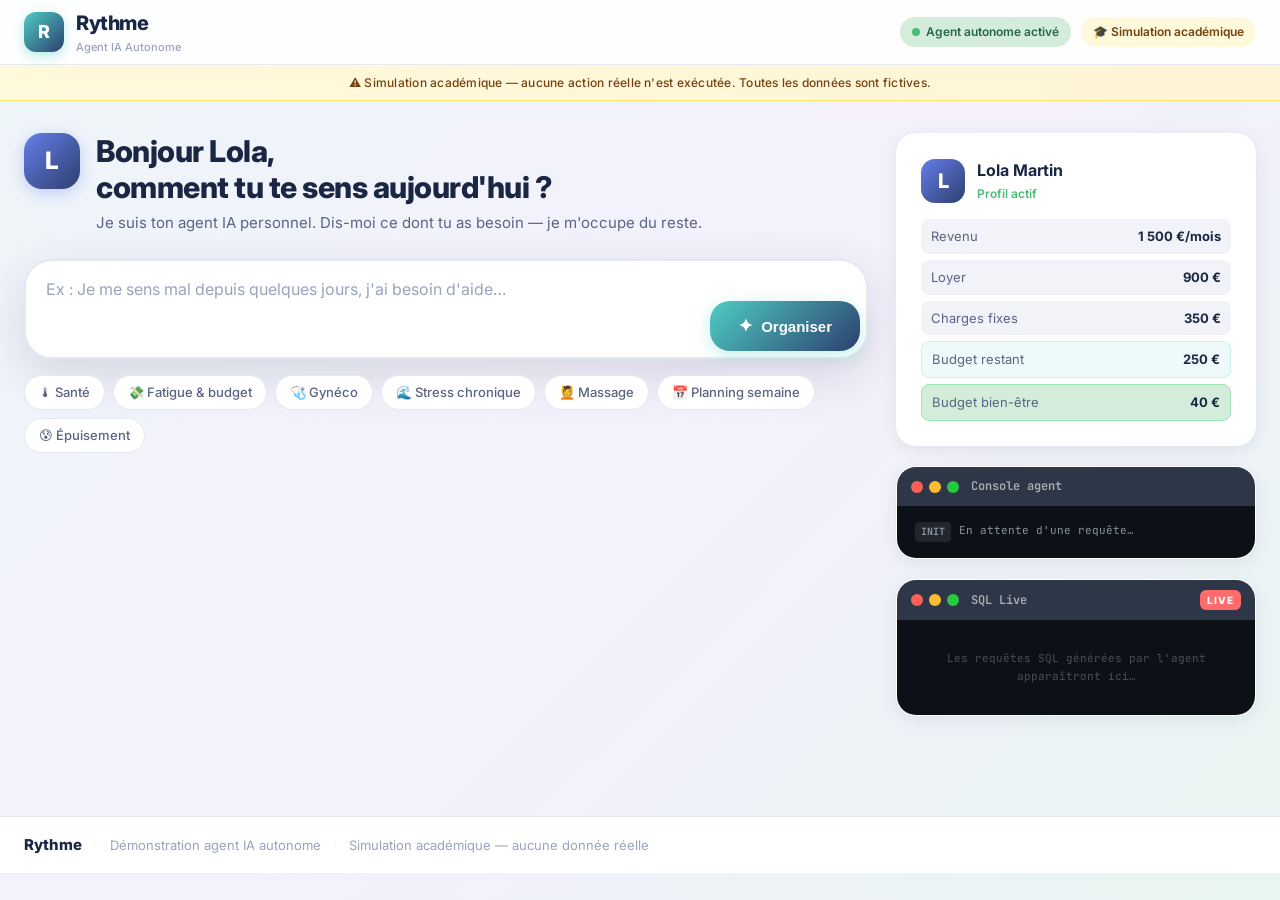
==== index.html @ fa1b0b92 "feat: add Rythme — full autonomous AI agent demo Complete multi-file application demonstrating vibe " ====
<!DOCTYPE html>
<html lang="fr">
<head>
  <meta charset="UTF-8" />
  <meta name="viewport" content="width=device-width, initial-scale=1.0" />
  <title>Rythme — Agent IA Autonome de Vie Quotidienne</title>
  <link rel="preconnect" href="https://fonts.googleapis.com" />
  <link href="https://fonts.googleapis.com/css2?family=Inter:wght@300;400;500;600;700;800&family=JetBrains+Mono:wght@400;600&display=swap" rel="stylesheet" />
  <link rel="stylesheet" href="style.css" />
</head>
<body>

<!-- ========================================================
     HEADER
======================================================== -->
<header class="header">
  <div class="header-inner">
    <div class="logo-block">
      <div class="logo-icon">R</div>
      <div class="logo-text">
        <span class="logo-name">Rythme</span>
        <span class="logo-tagline">Agent IA Autonome</span>
      </div>
    </div>
    <div class="header-badges">
      <span class="badge badge-active">
        <span class="pulse-dot"></span>
        Agent autonome activé
      </span>
      <span class="badge badge-sim">
        🎓 Simulation académique
      </span>
    </div>
  </div>
</header>

<!-- ========================================================
     DISCLAIMER
======================================================== -->
<div class="disclaimer">
  <span>⚠ Simulation académique — aucune action réelle n'est exécutée. Toutes les données sont fictives.</span>
</div>

<!-- ========================================================
     LAYOUT PRINCIPAL
======================================================== -->
<main class="main-layout">

  <!-- COLONNE CENTRALE -->
  <div class="col-center">

    <!-- HERO INPUT -->
    <section class="hero-section">
      <div class="hero-greeting">
        <div class="avatar">L</div>
        <div>
          <h1 class="hero-title">Bonjour Lola,<br>comment tu te sens aujourd'hui ?</h1>
          <p class="hero-sub">Je suis ton agent IA personnel. Dis-moi ce dont tu as besoin — je m'occupe du reste.</p>
        </div>
      </div>

      <div class="input-block">
        <textarea
          id="requete-input"
          class="requete-input"
          rows="3"
          placeholder="Ex : Je me sens mal depuis quelques jours, j'ai besoin d'aide…"></textarea>
        <button id="btn-organiser" class="btn-primary">
          <span class="btn-icon">✦</span>
          Organiser
        </button>
      </div>

      <!-- Chips de suggestion (ne montrent pas de requêtes prédéfinies, juste des thèmes) -->
      <div class="chips-row">
        <span class="chip" data-query="Je me sens mal depuis quelques jours">🌡 Santé</span>
        <span class="chip" data-query="Je suis fatiguée mais je n'ai pas beaucoup d'argent">💸 Fatigue & budget</span>
        <span class="chip" data-query="Prends-moi un rendez-vous gynéco">🩺 Gynéco</span>
        <span class="chip" data-query="Je suis stressée depuis longtemps">🌊 Stress chronique</span>
        <span class="chip" data-query="J'ai besoin d'un massage">💆 Massage</span>
        <span class="chip" data-query="Organise ma semaine sans me surcharger">📅 Planning semaine</span>
        <span class="chip" data-query="J'ai trop de choses à faire et je suis épuisée">😰 Épuisement</span>
      </div>
    </section>

    <!-- LOADING OVERLAY -->
    <div id="loading-overlay" class="loading-overlay">
      <div class="loading-card">
        <div class="loading-spinner"></div>
        <p class="loading-title">Agent Rythme en action…</p>
        <p class="loading-sub">Analyse · Scoring · Décision · Exécution SQL</p>
      </div>
    </div>

    <!-- ====================================================
         SECTION RÉSULTAT — CARTE DÉCISION
    ==================================================== -->
    <section id="section-result" class="result-section hidden">

      <!-- Carte principale décision -->
      <div class="card card-decision reveal-card">
        <div class="card-header-row">
          <div class="card-label">Décision finale de l'agent</div>
          <div class="decision-score-badge">
            Score <span id="decision-score" class="score-num">—</span>
          </div>
        </div>
        <div id="decision-intention" class="intention-tag">—</div>
        <h2 id="decision-titre" class="decision-titre">—</h2>

        <div class="decision-meta-grid">
          <div class="meta-item">
            <span class="meta-label">📅 Date</span>
            <span id="decision-date" class="meta-val">—</span>
          </div>
          <div class="meta-item">
            <span class="meta-label">🕐 Heure</span>
            <span id="decision-heure" class="meta-val">—</span>
          </div>
          <div class="meta-item">
            <span class="meta-label">📍 Lieu</span>
            <span id="decision-lieu" class="meta-val">—</span>
          </div>
          <div class="meta-item">
            <span class="meta-label">💶 Coût</span>
            <span id="decision-cout" class="meta-val">—</span>
          </div>
          <div class="meta-item">
            <span class="meta-label">💰 Budget restant</span>
            <span id="decision-budget-apres" class="meta-val">—</span>
          </div>
          <div class="meta-item">
            <span class="meta-label">État budget</span>
            <span id="decision-budget-tag" class="budget-tag">—</span>
          </div>
        </div>

        <div class="export-row">
          <button id="btn-export-ics" class="btn-export">📥 Exporter en .ics</button>
          <button id="btn-export-csv" class="btn-export">📊 Exporter CSV décisions</button>
        </div>
      </div>

      <!-- Pourquoi cette décision -->
      <div class="card card-why reveal-card">
        <div class="card-header-row">
          <h3 class="card-title">Pourquoi cette décision ?</h3>
        </div>
        <p id="pourquoi-text" class="pourquoi-text">—</p>

        <!-- Signaux extraits -->
        <div class="signaux-block">
          <div class="signaux-title">Signaux détectés</div>
          <div id="signaux-list" class="signaux-list"></div>
        </div>

        <!-- Barres de contexte -->
        <div class="contexte-bars">
          <div class="bar-row">
            <span class="bar-label">Fatigue</span>
            <div class="bar-track"><div id="contexte-fatigue" class="bar-fill bar-fatigue"></div></div>
            <span id="val-fatigue" class="bar-val">—</span>
          </div>
          <div class="bar-row">
            <span class="bar-label">Stress</span>
            <div class="bar-track"><div id="contexte-stress" class="bar-fill bar-stress"></div></div>
            <span id="val-stress" class="bar-val">—</span>
          </div>
          <div class="bar-row">
            <span class="bar-label">Budget</span>
            <div class="bar-track"><div id="contexte-budget" class="bar-fill bar-budget"></div></div>
            <span id="val-budget" class="bar-val">—</span>
          </div>
          <div class="bar-row">
            <span class="bar-label">Agenda</span>
            <div class="bar-track"><div id="contexte-agenda" class="bar-fill bar-agenda"></div></div>
            <span id="val-agenda" class="bar-val">—</span>
          </div>
        </div>

        <!-- Sources consultées -->
        <div class="sources-block">
          <div class="sources-title">Sources consultées par l'agent</div>
          <ul id="sources-list" class="sources-list"></ul>
        </div>
      </div>

    </section>

    <!-- ====================================================
         SECTION OPTIONS COMPARÉES
    ==================================================== -->
    <section id="section-options" class="options-section hidden">
      <div class="card card-options reveal-card">
        <div class="card-header-row">
          <h3 class="card-title">Options comparées</h3>
          <span class="formula-toggle" onclick="document.getElementById('formula-box').classList.toggle('hidden')">⚙ Formule de scoring</span>
        </div>

        <div id="formula-box" class="formula-box hidden">
          <div class="formula-title">Formule de score final</div>
          <pre class="formula-code">score_final =
  urgence_santé   × 3
+ pertinence      × 3
+ impact_bien_être × 2
+ compat_agenda   × 2
+ compat_budget   × 2
- coût_normalisé  × 2
- charge_mentale  × 1
- fatigue_demandée × 1</pre>
        </div>

        <div class="table-wrap">
          <table class="options-table">
            <thead>
              <tr>
                <th>#</th>
                <th>Option</th>
                <th>Coût</th>
                <th>Score</th>
                <th>Budget OK</th>
              </tr>
            </thead>
            <tbody id="options-tbody"></tbody>
          </table>
        </div>
      </div>
    </section>

    <!-- ====================================================
         SECTION PLAN D'ACTION
    ==================================================== -->
    <section id="section-plan" class="plan-section hidden">
      <div class="card card-plan reveal-card">
        <h3 class="card-title">Plan d'action — Actions exécutées</h3>
        <div id="plan-rdv"></div>
        <div id="plan-repos"></div>
        <div id="plan-tache"></div>
        <div id="plan-gratuit"></div>
        <div id="plan-budget"></div>
      </div>
    </section>

    <!-- ====================================================
         SECTION SEMAINE
    ==================================================== -->
    <section id="section-semaine" class="semaine-section hidden">
      <div class="card card-semaine reveal-card">
        <h3 class="card-title">Simulation de semaine équilibrée</h3>
        <p class="semaine-intro">Rythme a planifié une semaine qui préserve ton énergie, ton budget et ta santé.</p>
        <div id="semaine-grid" class="semaine-grid"></div>
      </div>
    </section>

  </div><!-- /col-center -->

  <!-- ====================================================
       PANNEAU LATÉRAL DROIT
  ==================================================== -->
  <aside class="col-aside">

    <!-- Profil utilisateur -->
    <div class="card card-profil">
      <div class="profil-header">
        <div class="profil-avatar">L</div>
        <div>
          <div class="profil-nom">Lola Martin</div>
          <div class="profil-statut">Profil actif</div>
        </div>
      </div>
      <div class="profil-stats">
        <div class="stat-item"><span class="stat-label">Revenu</span><span class="stat-val">1 500 €/mois</span></div>
        <div class="stat-item"><span class="stat-label">Loyer</span><span class="stat-val">900 €</span></div>
        <div class="stat-item"><span class="stat-label">Charges fixes</span><span class="stat-val">350 €</span></div>
        <div class="stat-item highlight"><span class="stat-label">Budget restant</span><span class="stat-val">250 €</span></div>
        <div class="stat-item highlight-green"><span class="stat-label">Budget bien-être</span><span class="stat-val">40 €</span></div>
      </div>
    </div>

    <!-- Console agent -->
    <div class="card card-console">
      <div class="console-header">
        <span class="console-dot dot-red"></span>
        <span class="console-dot dot-yellow"></span>
        <span class="console-dot dot-green"></span>
        <span class="console-title">Console agent</span>
      </div>
      <div id="console-log" class="console-log">
        <div class="log-entry log-init">
          <span class="log-badge">INIT</span>
          <span class="log-text">En attente d'une requête…</span>
        </div>
      </div>
    </div>

    <!-- Panneau SQL Live -->
    <div class="card card-sql">
      <div class="console-header">
        <span class="console-dot dot-red"></span>
        <span class="console-dot dot-yellow"></span>
        <span class="console-dot dot-green"></span>
        <span class="console-title">SQL Live</span>
        <span class="sql-live-badge">LIVE</span>
      </div>
      <div id="sql-panel" class="sql-panel">
        <div class="sql-placeholder">Les requêtes SQL générées par l'agent apparaîtront ici…</div>
      </div>
    </div>

  </aside>

</main>

<!-- ========================================================
     FOOTER
======================================================== -->
<footer class="footer">
  <div class="footer-inner">
    <span class="footer-logo">Rythme</span>
    <span class="footer-sep">·</span>
    <span>Démonstration agent IA autonome</span>
    <span class="footer-sep">·</span>
    <span>Simulation académique — aucune donnée réelle</span>
  </div>
</footer>

<script src="data.js"></script>
<script src="sql.js"></script>
<script src="agent.js"></script>
<script src="ui.js"></script>
<script>
  document.addEventListener("DOMContentLoaded", () => UI.init());
</script>
</body>
</html>
---- style.css ----
/* ============================================================
   style.css — Rythme Agent IA · Design premium
   ============================================================ */

/* ----- Variables & Reset ----- */
:root {
  --mint:      #4ecdc4;
  --mint-light:#a8f0eb;
  --mint-dark: #2bb3a8;
  --navy:      #1a2744;
  --navy-mid:  #2d3f6e;
  --white:     #ffffff;
  --off-white: #f8f9fc;
  --coral:     #ff6b6b;
  --coral-soft:#ffd6d6;
  --yellow:    #ffe66d;
  --yellow-soft:#fff9db;
  --gray-100:  #f1f3f8;
  --gray-200:  #e4e8f1;
  --gray-400:  #9aa3bc;
  --gray-600:  #5a6482;
  --gray-800:  #2d3748;
  --green:     #48bb78;
  --green-soft:#d4edda;
  --red:       #e53e3e;
  --red-soft:  #fed7d7;

  --radius-sm:  8px;
  --radius-md:  14px;
  --radius-lg:  20px;
  --radius-xl:  28px;

  --shadow-sm:  0 2px 8px rgba(26,39,68,.07);
  --shadow-md:  0 6px 24px rgba(26,39,68,.10);
  --shadow-lg:  0 16px 48px rgba(26,39,68,.14);
  --shadow-card:0 4px 16px rgba(26,39,68,.08);

  --font:       'Inter', system-ui, sans-serif;
  --mono:       'JetBrains Mono', monospace;

  --transition: .25s ease;
}

*, *::before, *::after { box-sizing: border-box; margin: 0; padding: 0; }

html { scroll-behavior: smooth; }

body {
  font-family: var(--font);
  background: linear-gradient(135deg, #eef6f9 0%, #f4f0fc 50%, #e8f5f2 100%);
  min-height: 100vh;
  color: var(--gray-800);
  line-height: 1.6;
}

/* ----- HEADER ----- */
.header {
  background: rgba(255,255,255,.88);
  backdrop-filter: blur(16px);
  border-bottom: 1px solid var(--gray-200);
  position: sticky;
  top: 0;
  z-index: 100;
  padding: 0 24px;
}
.header-inner {
  max-width: 1280px;
  margin: 0 auto;
  display: flex;
  align-items: center;
  justify-content: space-between;
  height: 64px;
}
.logo-block { display: flex; align-items: center; gap: 12px; }
.logo-icon {
  width: 40px; height: 40px;
  background: linear-gradient(135deg, var(--mint), var(--navy-mid));
  color: white; border-radius: 12px;
  display: flex; align-items: center; justify-content: center;
  font-weight: 800; font-size: 18px;
  box-shadow: 0 4px 12px rgba(78,205,196,.4);
}
.logo-name { font-size: 20px; font-weight: 800; color: var(--navy); letter-spacing: -.5px; }
.logo-tagline { font-size: 11px; color: var(--gray-400); display: block; font-weight: 500; }

.header-badges { display: flex; gap: 10px; align-items: center; }
.badge {
  padding: 5px 12px; border-radius: 20px;
  font-size: 12px; font-weight: 600;
}
.badge-active {
  background: var(--green-soft); color: #276749;
  display: flex; align-items: center; gap: 6px;
}
.badge-sim {
  background: var(--yellow-soft); color: #744210;
}
.pulse-dot {
  width: 8px; height: 8px; border-radius: 50%; background: var(--green);
  animation: pulse 1.5s infinite;
}
@keyframes pulse {
  0%,100% { transform: scale(1); opacity: 1; }
  50% { transform: scale(1.4); opacity: .6; }
}

/* ----- DISCLAIMER ----- */
.disclaimer {
  background: linear-gradient(90deg, var(--yellow-soft), #fff5d6);
  border-bottom: 1px solid var(--yellow);
  padding: 8px 24px;
  text-align: center;
  font-size: 12px;
  color: #744210;
  font-weight: 500;
  letter-spacing: .02em;
}

/* ----- LAYOUT ----- */
.main-layout {
  max-width: 1280px;
  margin: 0 auto;
  padding: 32px 24px 80px;
  display: grid;
  grid-template-columns: 1fr 360px;
  gap: 28px;
  align-items: start;
}
@media (max-width: 900px) {
  .main-layout { grid-template-columns: 1fr; }
  .col-aside { order: -1; }
}

/* ----- CARDS ----- */
.card {
  background: var(--white);
  border-radius: var(--radius-lg);
  padding: 24px;
  box-shadow: var(--shadow-card);
  border: 1px solid rgba(255,255,255,.8);
  margin-bottom: 20px;
}

.card-header-row {
  display: flex; align-items: center; justify-content: space-between;
  margin-bottom: 16px;
}
.card-title { font-size: 17px; font-weight: 700; color: var(--navy); }
.card-label {
  font-size: 11px; font-weight: 700; letter-spacing: .1em;
  text-transform: uppercase; color: var(--mint-dark);
}

/* ----- HERO ----- */
.hero-section { margin-bottom: 8px; }
.hero-greeting {
  display: flex; align-items: flex-start; gap: 16px;
  margin-bottom: 24px;
}
.avatar {
  width: 56px; height: 56px; min-width: 56px;
  background: linear-gradient(135deg, #667eea, var(--navy-mid));
  color: white; border-radius: 18px;
  display: flex; align-items: center; justify-content: center;
  font-size: 24px; font-weight: 800;
  box-shadow: 0 4px 16px rgba(102,126,234,.35);
}
.hero-title {
  font-size: clamp(22px, 3vw, 30px);
  font-weight: 800; color: var(--navy);
  line-height: 1.2; letter-spacing: -.5px;
  margin-bottom: 6px;
}
.hero-sub { color: var(--gray-600); font-size: 15px; }

.input-block {
  background: var(--white);
  border-radius: var(--radius-xl);
  padding: 6px 6px 6px 20px;
  box-shadow: var(--shadow-lg);
  border: 2px solid var(--gray-200);
  display: flex; align-items: flex-end; gap: 12px;
  transition: border-color var(--transition), box-shadow var(--transition);
}
.input-block:focus-within {
  border-color: var(--mint);
  box-shadow: 0 0 0 4px rgba(78,205,196,.18), var(--shadow-lg);
}
.requete-input {
  flex: 1; border: none; outline: none; resize: none;
  font-family: var(--font); font-size: 16px; color: var(--gray-800);
  background: transparent; padding: 12px 0;
  min-height: 52px;
}
.requete-input::placeholder { color: var(--gray-400); }

.btn-primary {
  background: linear-gradient(135deg, var(--mint), var(--navy-mid));
  color: white; border: none; border-radius: var(--radius-lg);
  padding: 14px 28px; font-size: 15px; font-weight: 700;
  cursor: pointer; white-space: nowrap;
  display: flex; align-items: center; gap: 8px;
  box-shadow: 0 4px 16px rgba(78,205,196,.35);
  transition: transform var(--transition), box-shadow var(--transition), opacity var(--transition);
}
.btn-primary:hover { transform: translateY(-1px); box-shadow: 0 8px 24px rgba(78,205,196,.45); }
.btn-primary:active { transform: translateY(0); }
.btn-primary:disabled { opacity: .5; cursor: not-allowed; transform: none; }
.btn-icon { font-size: 18px; }

/* Chips */
.chips-row { display: flex; flex-wrap: wrap; gap: 8px; margin-top: 16px; }
.chip {
  background: var(--white); border: 1.5px solid var(--gray-200);
  border-radius: 20px; padding: 6px 14px;
  font-size: 13px; font-weight: 500; color: var(--gray-600);
  cursor: pointer; transition: all var(--transition);
  user-select: none;
}
.chip:hover {
  background: var(--mint-light); border-color: var(--mint);
  color: var(--navy); transform: translateY(-1px);
}

/* ----- LOADING ----- */
.loading-overlay {
  display: none; justify-content: center;
  padding: 32px 0;
}
.loading-overlay.active { display: flex; }
.loading-card {
  background: var(--white); border-radius: var(--radius-lg);
  padding: 32px 40px; text-align: center;
  box-shadow: var(--shadow-lg);
  border: 1px solid var(--gray-200);
}
.loading-spinner {
  width: 48px; height: 48px; margin: 0 auto 16px;
  border: 4px solid var(--gray-200);
  border-top-color: var(--mint);
  border-radius: 50%;
  animation: spin 1s linear infinite;
}
@keyframes spin { to { transform: rotate(360deg); } }
.loading-title { font-size: 18px; font-weight: 700; color: var(--navy); margin-bottom: 6px; }
.loading-sub { font-size: 13px; color: var(--gray-400); }

/* ----- CARTE DÉCISION ----- */
.card-decision {
  background: linear-gradient(135deg, var(--navy) 0%, var(--navy-mid) 100%);
  color: white; border: none;
}
.card-decision .card-label { color: var(--mint-light); }
.decision-score-badge {
  background: rgba(255,255,255,.12);
  border: 1px solid rgba(255,255,255,.2);
  border-radius: 20px; padding: 4px 14px;
  font-size: 13px; font-weight: 600; color: white;
}
.score-num { font-size: 18px; font-weight: 800; color: var(--mint-light); margin-left: 4px; }
.intention-tag {
  display: inline-block;
  background: rgba(78,205,196,.2);
  border: 1px solid rgba(78,205,196,.4);
  border-radius: 20px; padding: 4px 12px;
  font-size: 13px; color: var(--mint-light);
  margin-bottom: 12px;
}
.decision-titre {
  font-size: clamp(20px, 2.5vw, 26px);
  font-weight: 800; color: white; letter-spacing: -.3px;
  margin-bottom: 20px; line-height: 1.2;
}
.decision-meta-grid {
  display: grid; grid-template-columns: repeat(auto-fit, minmax(160px, 1fr));
  gap: 14px; margin-bottom: 20px;
}
.meta-item {
  background: rgba(255,255,255,.08);
  border: 1px solid rgba(255,255,255,.1);
  border-radius: var(--radius-md); padding: 12px 14px;
}
.meta-label {
  display: block; font-size: 11px; font-weight: 600;
  letter-spacing: .05em; color: rgba(255,255,255,.55); margin-bottom: 4px;
}
.meta-val { font-size: 14px; font-weight: 600; color: white; }

.budget-tag {
  display: inline-block; border-radius: 12px; padding: 3px 10px;
  font-size: 12px; font-weight: 700;
}
.budget-tag.ok   { background: var(--green-soft); color: #276749; }
.budget-tag.warn { background: var(--coral-soft); color: #c53030; }

.export-row { display: flex; gap: 10px; flex-wrap: wrap; }
.btn-export {
  background: rgba(255,255,255,.12);
  border: 1px solid rgba(255,255,255,.25);
  color: white; border-radius: var(--radius-md);
  padding: 9px 18px; font-size: 13px; font-weight: 600;
  cursor: pointer; transition: all var(--transition);
  font-family: var(--font);
}
.btn-export:hover {
  background: rgba(255,255,255,.2);
  border-color: rgba(255,255,255,.4);
  transform: translateY(-1px);
}

/* ----- POURQUOI ----- */
.pourquoi-text {
  font-size: 15px; line-height: 1.7; color: var(--gray-600);
  margin-bottom: 20px;
}

/* Signaux */
.signaux-block { margin-bottom: 20px; }
.signaux-title { font-size: 12px; font-weight: 700; text-transform: uppercase;
  letter-spacing: .08em; color: var(--gray-400); margin-bottom: 10px; }
.signaux-list { display: flex; flex-wrap: wrap; gap: 8px; }
.signal-chip {
  padding: 4px 12px; border-radius: 20px;
  font-size: 13px; font-weight: 500;
  background: var(--gray-100); color: var(--gray-800);
}
.signal-chip.signal-fatigue { background: var(--yellow-soft); color: #7d5a00; }
.signal-chip.signal-stress  { background: var(--coral-soft); color: #c53030; }
.signal-chip.signal-symptomes { background: var(--red-soft); color: var(--red); }
.signal-chip.signal-budget_serre { background: var(--yellow-soft); color: #744210; }
.signal-chip.signal-massage { background: #e8f5f2; color: var(--mint-dark); }
.signal-chip.signal-psy { background: #ede9fe; color: #5b21b6; }
.signal-chip.signal-gyneco { background: #fce7f3; color: #9d174d; }
.signal-chip.signal-urgence { background: var(--red-soft); color: var(--red); }

/* Barres contexte */
.contexte-bars { display: grid; gap: 10px; margin-bottom: 20px; }
.bar-row { display: grid; grid-template-columns: 80px 1fr 50px; align-items: center; gap: 10px; }
.bar-label { font-size: 12px; font-weight: 600; color: var(--gray-600); }
.bar-track { height: 8px; background: var(--gray-100); border-radius: 4px; overflow: hidden; }
.bar-fill { height: 100%; border-radius: 4px; width: 0; transition: width 1s cubic-bezier(.4,0,.2,1); }
.bar-fatigue { background: linear-gradient(90deg, #ffd166, #ef476f); }
.bar-stress  { background: linear-gradient(90deg, #f4a261, var(--coral)); }
.bar-budget  { background: linear-gradient(90deg, var(--mint), var(--navy-mid)); }
.bar-agenda  { background: linear-gradient(90deg, #667eea, var(--navy-mid)); }
.bar-val { font-size: 12px; font-weight: 700; color: var(--gray-600); text-align: right; }

/* Sources */
.sources-block { }
.sources-title { font-size: 12px; font-weight: 700; text-transform: uppercase;
  letter-spacing: .08em; color: var(--gray-400); margin-bottom: 10px; }
.sources-list { list-style: none; display: grid; gap: 8px; }
.source-item {
  display: flex; align-items: center; gap: 10px;
  background: var(--gray-100); border-radius: var(--radius-sm);
  padding: 8px 12px; font-size: 13px;
}
.source-icone { font-size: 18px; min-width: 24px; }

/* ----- OPTIONS TABLE ----- */
.formula-toggle {
  font-size: 12px; font-weight: 600; color: var(--mint-dark);
  cursor: pointer; padding: 4px 10px;
  border: 1px solid var(--mint-light); border-radius: 12px;
  transition: all var(--transition);
}
.formula-toggle:hover { background: var(--mint-light); }
.formula-box {
  background: var(--navy); border-radius: var(--radius-md);
  padding: 16px 20px; margin-bottom: 16px;
}
.formula-title { font-size: 11px; font-weight: 700; color: var(--mint-light);
  text-transform: uppercase; letter-spacing: .1em; margin-bottom: 8px; }
.formula-code {
  font-family: var(--mono); font-size: 12px; color: #a8f0eb;
  line-height: 1.9;
}
.table-wrap { overflow-x: auto; }
.options-table {
  width: 100%; border-collapse: collapse; font-size: 14px;
}
.options-table th {
  background: var(--gray-100); padding: 10px 14px;
  text-align: left; font-size: 11px; font-weight: 700;
  text-transform: uppercase; letter-spacing: .06em; color: var(--gray-400);
}
.options-table td { padding: 12px 14px; border-bottom: 1px solid var(--gray-100); vertical-align: middle; }
.option-winner { background: linear-gradient(90deg, rgba(78,205,196,.05), transparent); }
.option-winner td:first-child { border-left: 3px solid var(--mint); }
.option-rank {
  background: var(--gray-100); color: var(--gray-600);
  border-radius: 8px; padding: 2px 8px; font-size: 12px; font-weight: 700;
  margin-right: 6px;
}
.winner-badge {
  background: var(--mint-light); color: var(--mint-dark);
  border-radius: 10px; padding: 2px 8px; font-size: 11px; font-weight: 700;
}
.option-type { color: var(--gray-400); font-size: 12px; }
.free-tag {
  background: var(--green-soft); color: #276749;
  border-radius: 10px; padding: 2px 8px; font-size: 12px; font-weight: 700;
}
.score-bar-wrap { height: 8px; background: var(--gray-100); border-radius: 4px; overflow: hidden; width: 120px; }
.score-bar { height: 100%; background: linear-gradient(90deg, var(--mint), var(--navy-mid));
  border-radius: 4px; transition: width 1.2s cubic-bezier(.4,0,.2,1); }
.score-val { font-size: 15px; font-weight: 800; color: var(--navy-mid); margin-left: 8px; }
.ok-dot { color: var(--green); font-size: 18px; }
.ko-dot { color: var(--coral); font-size: 18px; }

/* ----- PLAN ----- */
.plan-item {
  display: flex; align-items: flex-start; gap: 14px;
  padding: 14px 16px; border-radius: var(--radius-md);
  margin-bottom: 10px;
}
.plan-rdv-item    { background: linear-gradient(90deg, rgba(78,205,196,.08), rgba(78,205,196,.03)); border: 1px solid rgba(78,205,196,.3); }
.plan-repos-item  { background: linear-gradient(90deg, rgba(102,126,234,.08), transparent); border: 1px solid rgba(102,126,234,.2); }
.plan-report-item { background: var(--yellow-soft); border: 1px solid var(--yellow); }
.plan-gratuit-item { background: var(--green-soft); border: 1px solid #9ae6b4; }
.plan-ok-item     { background: var(--green-soft); border: 1px solid #9ae6b4; }
.plan-icon { font-size: 22px; min-width: 30px; }
.plan-item strong { font-size: 14px; font-weight: 700; color: var(--navy); }
.plan-item small { font-size: 12px; color: var(--gray-600); }
.plan-tag {
  margin-left: auto; white-space: nowrap;
  background: var(--gray-100); color: var(--gray-600);
  border-radius: 12px; padding: 3px 10px;
  font-size: 12px; font-weight: 700; align-self: flex-start;
}
.plan-tag.gratuit { background: var(--green-soft); color: #276749; }
.plan-tag.report  { background: var(--yellow-soft); color: #744210; }

.budget-impact { display: grid; gap: 8px; margin-top: 4px; }
.bi-row { display: flex; justify-content: space-between; align-items: center;
  padding: 8px 12px; background: var(--gray-100); border-radius: var(--radius-sm); font-size: 14px; }
.bi-total { background: var(--navy); color: white; }
.bi-total strong { color: var(--mint-light); }
.neg { color: var(--coral); }

/* ----- SEMAINE ----- */
.semaine-intro { font-size: 14px; color: var(--gray-600); margin-bottom: 20px; }
.semaine-grid {
  display: grid;
  grid-template-columns: repeat(auto-fill, minmax(200px, 1fr));
  gap: 14px;
}
.jour-card {
  background: var(--gray-100); border-radius: var(--radius-md);
  overflow: hidden; border: 1px solid var(--gray-200);
}
.jour-header {
  background: var(--navy); color: white;
  padding: 10px 14px; font-size: 12px; font-weight: 700;
}
.jour-item {
  display: flex; align-items: flex-start; gap: 8px;
  padding: 8px 12px; border-bottom: 1px solid var(--gray-200);
  font-size: 12px;
}
.jour-item:last-child { border-bottom: none; }
.jour-icone { font-size: 14px; min-width: 18px; margin-top: 1px; }
.jour-heure { color: var(--gray-400); font-weight: 600; white-space: nowrap; margin-right: 6px; }
.jour-titre { color: var(--gray-800); }
.jour-travail { background: rgba(78,205,196,.05); }
.jour-repos   { background: rgba(102,126,234,.05); }
.jour-sante   { background: rgba(255,107,107,.05); }
.jour-sport   { background: rgba(72,187,120,.05); }
.jour-bien_etre { background: rgba(255,230,109,.05); }
.jour-social  { background: rgba(159,122,234,.06); }
.jour-tache   { background: rgba(245,158,11,.05); }
.jour-organisation { background: rgba(99,102,241,.05); }
.jour-quotidien { background: rgba(156,163,175,.05); }

/* ----- PROFIL SIDEBAR ----- */
.card-profil { }
.profil-header { display: flex; align-items: center; gap: 12px; margin-bottom: 16px; }
.profil-avatar {
  width: 44px; height: 44px;
  background: linear-gradient(135deg, #667eea, var(--navy-mid));
  color: white; border-radius: 14px;
  display: flex; align-items: center; justify-content: center;
  font-size: 20px; font-weight: 800;
}
.profil-nom { font-size: 16px; font-weight: 700; color: var(--navy); }
.profil-statut { font-size: 12px; color: var(--green); font-weight: 600; }
.profil-stats { display: grid; gap: 6px; }
.stat-item {
  display: flex; justify-content: space-between; align-items: center;
  padding: 7px 10px; border-radius: var(--radius-sm);
  background: var(--gray-100); font-size: 13px;
}
.stat-item.highlight { background: rgba(78,205,196,.1); border: 1px solid rgba(78,205,196,.2); }
.stat-item.highlight-green { background: var(--green-soft); border: 1px solid #9ae6b4; }
.stat-label { color: var(--gray-600); }
.stat-val { font-weight: 700; color: var(--navy); }

/* ----- CONSOLE ----- */
.card-console { padding: 0; overflow: hidden; }
.console-header {
  background: var(--gray-800); padding: 10px 14px;
  display: flex; align-items: center; gap: 6px;
}
.console-dot { width: 12px; height: 12px; border-radius: 50%; }
.dot-red    { background: #ff5f57; }
.dot-yellow { background: #febc2e; }
.dot-green  { background: #28c840; }
.console-title {
  flex: 1; color: rgba(255,255,255,.6);
  font-size: 12px; font-weight: 600; margin-left: 6px;
  font-family: var(--mono);
}
.console-log {
  background: #0d1117; padding: 12px; max-height: 320px; overflow-y: auto;
  display: flex; flex-direction: column; gap: 3px;
}
.console-log::-webkit-scrollbar { width: 4px; }
.console-log::-webkit-scrollbar-track { background: transparent; }
.console-log::-webkit-scrollbar-thumb { background: #30363d; border-radius: 2px; }

.log-entry {
  display: flex; align-items: flex-start; gap: 8px;
  padding: 4px 6px; border-radius: 4px;
  animation: fadeSlideIn .3s ease forwards;
  opacity: 0;
}
@keyframes fadeSlideIn {
  from { opacity: 0; transform: translateX(-8px); }
  to   { opacity: 1; transform: translateX(0); }
}
.log-badge {
  font-family: var(--mono); font-size: 10px; font-weight: 700;
  padding: 2px 6px; border-radius: 4px; white-space: nowrap; flex-shrink: 0;
}
.log-text { font-family: var(--mono); font-size: 11px; color: #8b949e; flex: 1; line-height: 1.5; }
.log-ts   { font-family: var(--mono); font-size: 10px; color: #484f58; white-space: nowrap; }

.log-init    .log-badge { background: #21262d; color: #8b949e; }
.log-sql     .log-badge { background: #1f3a5f; color: #79c0ff; }
.log-analyse .log-badge { background: #1a2e1a; color: #56d364; }
.log-contexte .log-badge { background: #2d1b69; color: #d2a8ff; }
.log-scoring .log-badge { background: #2e1a1a; color: #ffa657; }
.log-decision .log-badge { background: #1a2e2e; color: #4ecdc4; }
.log-plan    .log-badge { background: #1a2a1a; color: #7ee787; }
.log-semaine .log-badge { background: #1a1a2e; color: #a5b4fc; }
.log-fin     .log-badge { background: #0d1a0d; color: #3fb950; }
.log-erreur  .log-badge { background: #3d1a1a; color: #f85149; }

/* ----- SQL PANEL ----- */
.card-sql { padding: 0; overflow: hidden; }
.sql-live-badge {
  background: var(--coral); color: white;
  border-radius: 6px; padding: 2px 7px;
  font-size: 10px; font-weight: 800; letter-spacing: .1em;
  animation: livePulse 2s infinite;
}
@keyframes livePulse { 0%,100% { opacity: 1; } 50% { opacity: .5; } }

.sql-panel {
  background: #0d1117; padding: 10px; max-height: 480px; overflow-y: auto;
  display: flex; flex-direction: column; gap: 8px;
}
.sql-panel::-webkit-scrollbar { width: 4px; }
.sql-panel::-webkit-scrollbar-thumb { background: #30363d; border-radius: 2px; }

.sql-placeholder { font-family: var(--mono); font-size: 11px; color: #484f58;
  text-align: center; padding: 20px; }

.sql-entry {
  background: #161b22; border-radius: 6px; overflow: hidden;
  border: 1px solid #21262d;
  animation: fadeSlideIn .3s ease forwards; opacity: 0;
}
.sql-header {
  display: flex; align-items: center; gap: 8px;
  padding: 6px 10px; background: #0d1117; border-bottom: 1px solid #21262d;
}
.sql-type {
  font-family: var(--mono); font-size: 10px; font-weight: 700;
  padding: 2px 8px; border-radius: 4px;
}
.sql-type-select { background: #1f3a5f; color: #79c0ff; }
.sql-type-insert { background: #1a2e1a; color: #56d364; }
.sql-type-update { background: #2e1a1a; color: #ffa657; }
.sql-table { font-family: var(--mono); font-size: 11px; color: #d2a8ff; font-weight: 600; }
.sql-rows  { font-family: var(--mono); font-size: 10px; color: #484f58; margin-left: auto; }

.sql-code {
  padding: 8px 12px; font-family: var(--mono); font-size: 11px;
  color: #c9d1d9; line-height: 1.7; white-space: pre-wrap; word-break: break-word;
}
.sql-code .kw  { color: #ff7b72; font-weight: 700; }
.sql-code .str { color: #a5d6ff; }
.sql-code .num { color: #79c0ff; }

/* ----- FOOTER ----- */
.footer {
  background: var(--white); border-top: 1px solid var(--gray-200);
  padding: 16px 24px;
}
.footer-inner {
  max-width: 1280px; margin: 0 auto;
  display: flex; align-items: center; gap: 12px;
  font-size: 13px; color: var(--gray-400);
}
.footer-logo { font-weight: 800; color: var(--navy); font-size: 15px; }
.footer-sep { color: var(--gray-200); }

/* ----- ANIMATIONS & UTILITAIRES ----- */
.hidden { display: none !important; }

.reveal-card {
  animation: revealCard .5s cubic-bezier(.4,0,.2,1) forwards;
}
@keyframes revealCard {
  from { opacity: 0; transform: translateY(16px); }
  to   { opacity: 1; transform: translateY(0); }
}

@keyframes shake {
  0%,100% { transform: translateX(0); }
  20%,60% { transform: translateX(-6px); }
  40%,80% { transform: translateX(6px); }
}
.shake { animation: shake .4s ease; }

/* Scrollbar globale */
::-webkit-scrollbar { width: 6px; height: 6px; }
::-webkit-scrollbar-track { background: transparent; }
::-webkit-scrollbar-thumb { background: var(--gray-200); border-radius: 3px; }
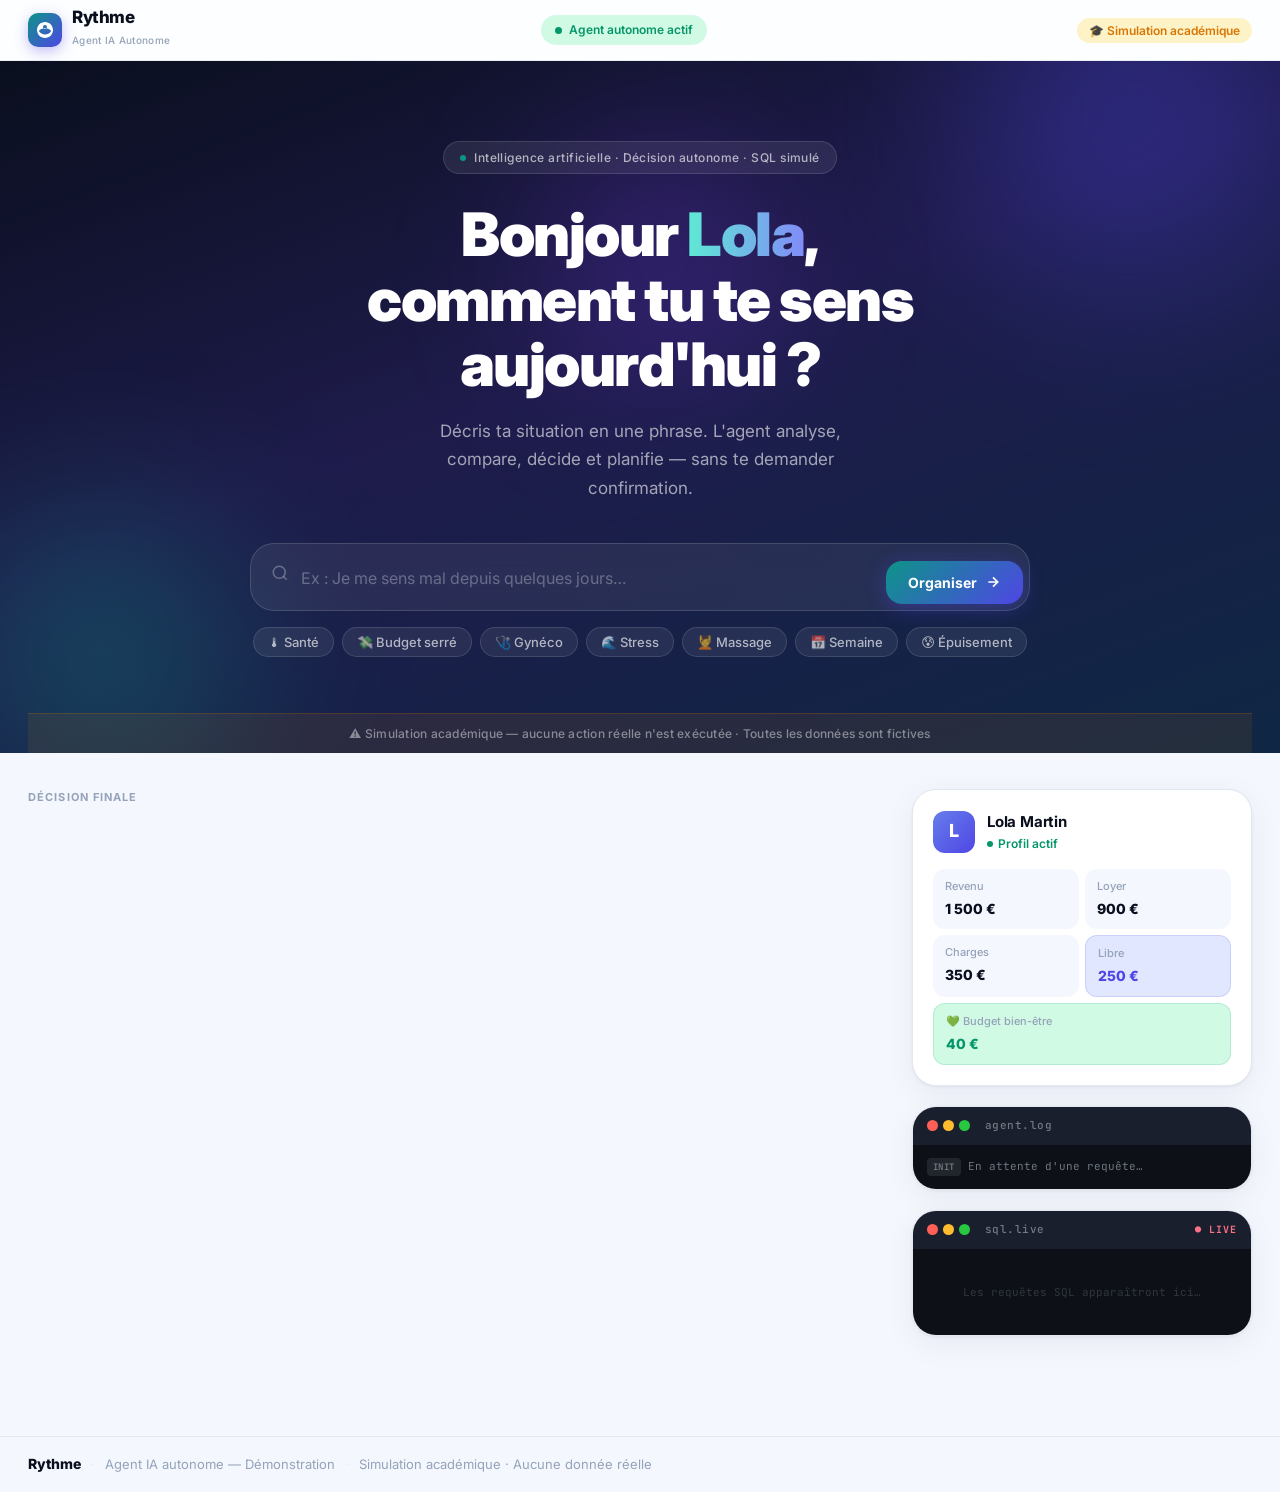
==== commit 76feca01: "redesign: complete UI overhaul — dark hero, glassmorphism, premium cards - Hero: full-screen dark gr" ====
--- a/index.html
+++ b/index.html
@@ -3,333 +3,328 @@
 <head>
   <meta charset="UTF-8" />
   <meta name="viewport" content="width=device-width, initial-scale=1.0" />
-  <title>Rythme — Agent IA Autonome de Vie Quotidienne</title>
+  <title>Rythme — Agent IA Autonome</title>
   <link rel="preconnect" href="https://fonts.googleapis.com" />
-  <link href="https://fonts.googleapis.com/css2?family=Inter:wght@300;400;500;600;700;800&family=JetBrains+Mono:wght@400;600&display=swap" rel="stylesheet" />
+  <link href="https://fonts.googleapis.com/css2?family=Inter:ital,opsz,wght@0,14..32,300;0,14..32,400;0,14..32,500;0,14..32,600;0,14..32,700;0,14..32,800;0,14..32,900;1,14..32,400&family=JetBrains+Mono:wght@400;500;600&display=swap" rel="stylesheet" />
   <link rel="stylesheet" href="style.css" />
 </head>
 <body>
 
-<!-- ========================================================
-     HEADER
-======================================================== -->
+<!-- HEADER -->
 <header class="header">
   <div class="header-inner">
     <div class="logo-block">
-      <div class="logo-icon">R</div>
-      <div class="logo-text">
+      <div class="logo-icon">
+        <svg width="20" height="20" viewBox="0 0 20 20" fill="none">
+          <path d="M10 2C5.58 2 2 5.58 2 10s3.58 8 8 8 8-3.58 8-8-3.58-8-8-8zm0 3a2 2 0 110 4 2 2 0 010-4zm0 9.5c-2.5 0-4.71-1.28-6-3.22.03-1.99 4-3.08 6-3.08 1.99 0 5.97 1.09 6 3.08A7.24 7.24 0 0110 14.5z" fill="currentColor"/>
+        </svg>
+      </div>
+      <div>
         <span class="logo-name">Rythme</span>
         <span class="logo-tagline">Agent IA Autonome</span>
       </div>
     </div>
-    <div class="header-badges">
-      <span class="badge badge-active">
-        <span class="pulse-dot"></span>
-        Agent autonome activé
-      </span>
-      <span class="badge badge-sim">
-        🎓 Simulation académique
-      </span>
+    <div class="header-center">
+      <div class="agent-status">
+        <span class="status-dot"></span>
+        <span>Agent autonome actif</span>
+      </div>
+    </div>
+    <div class="header-right">
+      <span class="sim-badge">🎓 Simulation académique</span>
     </div>
   </div>
 </header>
 
-<!-- ========================================================
-     DISCLAIMER
-======================================================== -->
-<div class="disclaimer">
-  <span>⚠ Simulation académique — aucune action réelle n'est exécutée. Toutes les données sont fictives.</span>
-</div>
-
-<!-- ========================================================
-     LAYOUT PRINCIPAL
-======================================================== -->
-<main class="main-layout">
-
-  <!-- COLONNE CENTRALE -->
-  <div class="col-center">
-
-    <!-- HERO INPUT -->
-    <section class="hero-section">
-      <div class="hero-greeting">
-        <div class="avatar">L</div>
-        <div>
-          <h1 class="hero-title">Bonjour Lola,<br>comment tu te sens aujourd'hui ?</h1>
-          <p class="hero-sub">Je suis ton agent IA personnel. Dis-moi ce dont tu as besoin — je m'occupe du reste.</p>
-        </div>
-      </div>
-
-      <div class="input-block">
+<!-- HERO -->
+<section class="hero">
+  <div class="hero-bg">
+    <div class="hero-orb hero-orb-1"></div>
+    <div class="hero-orb hero-orb-2"></div>
+    <div class="hero-orb hero-orb-3"></div>
+  </div>
+  <div class="hero-content">
+    <div class="hero-eyebrow">
+      <span class="eyebrow-dot"></span>
+      Intelligence artificielle · Décision autonome · SQL simulé
+    </div>
+    <h1 class="hero-title">
+      Bonjour <span class="hero-name">Lola</span>,<br>
+      comment tu te sens<br>aujourd'hui ?
+    </h1>
+    <p class="hero-sub">
+      Décris ta situation en une phrase. L'agent analyse, compare, décide et planifie — sans te demander confirmation.
+    </p>
+
+    <div class="input-wrap">
+      <div class="input-card" id="input-card">
+        <div class="input-prefix">
+          <svg width="18" height="18" viewBox="0 0 24 24" fill="none" stroke="currentColor" stroke-width="2">
+            <circle cx="11" cy="11" r="8"/><path d="m21 21-4.35-4.35"/>
+          </svg>
+        </div>
         <textarea
           id="requete-input"
           class="requete-input"
-          rows="3"
-          placeholder="Ex : Je me sens mal depuis quelques jours, j'ai besoin d'aide…"></textarea>
-        <button id="btn-organiser" class="btn-primary">
-          <span class="btn-icon">✦</span>
-          Organiser
+          rows="1"
+          placeholder="Ex : Je me sens mal depuis quelques jours…"></textarea>
+        <button id="btn-organiser" class="btn-organiser">
+          <span class="btn-text">Organiser</span>
+          <svg width="16" height="16" viewBox="0 0 24 24" fill="none" stroke="currentColor" stroke-width="2.5">
+            <path d="M5 12h14M12 5l7 7-7 7"/>
+          </svg>
         </button>
       </div>
-
-      <!-- Chips de suggestion (ne montrent pas de requêtes prédéfinies, juste des thèmes) -->
       <div class="chips-row">
-        <span class="chip" data-query="Je me sens mal depuis quelques jours">🌡 Santé</span>
-        <span class="chip" data-query="Je suis fatiguée mais je n'ai pas beaucoup d'argent">💸 Fatigue & budget</span>
-        <span class="chip" data-query="Prends-moi un rendez-vous gynéco">🩺 Gynéco</span>
-        <span class="chip" data-query="Je suis stressée depuis longtemps">🌊 Stress chronique</span>
-        <span class="chip" data-query="J'ai besoin d'un massage">💆 Massage</span>
-        <span class="chip" data-query="Organise ma semaine sans me surcharger">📅 Planning semaine</span>
-        <span class="chip" data-query="J'ai trop de choses à faire et je suis épuisée">😰 Épuisement</span>
-      </div>
-    </section>
-
-    <!-- LOADING OVERLAY -->
-    <div id="loading-overlay" class="loading-overlay">
-      <div class="loading-card">
-        <div class="loading-spinner"></div>
-        <p class="loading-title">Agent Rythme en action…</p>
-        <p class="loading-sub">Analyse · Scoring · Décision · Exécution SQL</p>
-      </div>
-    </div>
-
-    <!-- ====================================================
-         SECTION RÉSULTAT — CARTE DÉCISION
-    ==================================================== -->
-    <section id="section-result" class="result-section hidden">
-
-      <!-- Carte principale décision -->
-      <div class="card card-decision reveal-card">
-        <div class="card-header-row">
-          <div class="card-label">Décision finale de l'agent</div>
-          <div class="decision-score-badge">
-            Score <span id="decision-score" class="score-num">—</span>
-          </div>
-        </div>
-        <div id="decision-intention" class="intention-tag">—</div>
-        <h2 id="decision-titre" class="decision-titre">—</h2>
-
-        <div class="decision-meta-grid">
-          <div class="meta-item">
-            <span class="meta-label">📅 Date</span>
-            <span id="decision-date" class="meta-val">—</span>
-          </div>
-          <div class="meta-item">
-            <span class="meta-label">🕐 Heure</span>
-            <span id="decision-heure" class="meta-val">—</span>
-          </div>
-          <div class="meta-item">
-            <span class="meta-label">📍 Lieu</span>
-            <span id="decision-lieu" class="meta-val">—</span>
-          </div>
-          <div class="meta-item">
-            <span class="meta-label">💶 Coût</span>
-            <span id="decision-cout" class="meta-val">—</span>
-          </div>
-          <div class="meta-item">
-            <span class="meta-label">💰 Budget restant</span>
-            <span id="decision-budget-apres" class="meta-val">—</span>
-          </div>
-          <div class="meta-item">
-            <span class="meta-label">État budget</span>
-            <span id="decision-budget-tag" class="budget-tag">—</span>
-          </div>
-        </div>
-
-        <div class="export-row">
-          <button id="btn-export-ics" class="btn-export">📥 Exporter en .ics</button>
-          <button id="btn-export-csv" class="btn-export">📊 Exporter CSV décisions</button>
-        </div>
-      </div>
-
-      <!-- Pourquoi cette décision -->
-      <div class="card card-why reveal-card">
-        <div class="card-header-row">
-          <h3 class="card-title">Pourquoi cette décision ?</h3>
-        </div>
-        <p id="pourquoi-text" class="pourquoi-text">—</p>
-
-        <!-- Signaux extraits -->
-        <div class="signaux-block">
+        <button class="chip" data-query="Je me sens mal depuis quelques jours">🌡 Santé</button>
+        <button class="chip" data-query="Je suis fatiguée mais je n'ai pas beaucoup d'argent">💸 Budget serré</button>
+        <button class="chip" data-query="Prends-moi un rendez-vous gynéco">🩺 Gynéco</button>
+        <button class="chip" data-query="Je suis stressée depuis longtemps">🌊 Stress</button>
+        <button class="chip" data-query="J'ai besoin d'un massage">💆 Massage</button>
+        <button class="chip" data-query="Organise ma semaine sans me surcharger">📅 Semaine</button>
+        <button class="chip" data-query="J'ai trop de choses à faire et je suis épuisée">😰 Épuisement</button>
+      </div>
+    </div>
+  </div>
+
+  <div class="disclaimer-strip">
+    ⚠ Simulation académique — aucune action réelle n'est exécutée · Toutes les données sont fictives
+  </div>
+</section>
+
+<!-- LOADING -->
+<div id="loading-overlay" class="loading-overlay">
+  <div class="loading-inner">
+    <div class="loading-ring">
+      <svg viewBox="0 0 50 50"><circle cx="25" cy="25" r="20" fill="none" stroke-width="3"/></svg>
+    </div>
+    <div class="loading-steps" id="loading-steps">
+      <div class="lstep active">Analyse de l'intention…</div>
+      <div class="lstep">Extraction des signaux…</div>
+      <div class="lstep">Scoring des options…</div>
+      <div class="lstep">Décision autonome…</div>
+      <div class="lstep">Exécution SQL…</div>
+    </div>
+  </div>
+</div>
+
+<!-- MAIN RESULTS -->
+<main class="results-wrap" id="results-wrap">
+  <div class="results-grid">
+
+    <!-- COL GAUCHE (contenu principal) -->
+    <div class="col-main">
+
+      <!-- CARTE DÉCISION -->
+      <div class="section-label">Décision finale</div>
+      <div class="decision-card hidden" id="section-result">
+        <div class="dc-top">
+          <div class="dc-left">
+            <div class="dc-eyebrow">
+              <span id="decision-intention" class="dc-intention">—</span>
+              <span class="dc-sep">·</span>
+              <span class="dc-score-inline">Score <strong id="decision-score">—</strong></span>
+            </div>
+            <h2 class="dc-title" id="decision-titre">—</h2>
+            <div class="dc-meta">
+              <div class="dc-meta-pill"><span class="dmp-icon">📅</span><span id="decision-date">—</span></div>
+              <div class="dc-meta-pill"><span class="dmp-icon">🕐</span><span id="decision-heure">—</span></div>
+              <div class="dc-meta-pill"><span class="dmp-icon">📍</span><span id="decision-lieu">—</span></div>
+            </div>
+          </div>
+          <div class="dc-right">
+            <div class="dc-price-block">
+              <div class="dcp-label">Coût</div>
+              <div class="dcp-value" id="decision-cout">—</div>
+            </div>
+            <div class="dc-price-block">
+              <div class="dcp-label">Budget restant</div>
+              <div class="dcp-value dcp-small" id="decision-budget-apres">—</div>
+            </div>
+            <div id="decision-budget-tag" class="budget-tag">—</div>
+          </div>
+        </div>
+        <div class="dc-bottom">
+          <button id="btn-export-ics" class="btn-ghost">
+            <svg width="14" height="14" viewBox="0 0 24 24" fill="none" stroke="currentColor" stroke-width="2"><path d="M21 15v4a2 2 0 01-2 2H5a2 2 0 01-2-2v-4M7 10l5 5 5-5M12 15V3"/></svg>
+            Exporter .ics
+          </button>
+          <button id="btn-export-csv" class="btn-ghost">
+            <svg width="14" height="14" viewBox="0 0 24 24" fill="none" stroke="currentColor" stroke-width="2"><path d="M21 15v4a2 2 0 01-2 2H5a2 2 0 01-2-2v-4M7 10l5 5 5-5M12 15V3"/></svg>
+            Exporter CSV
+          </button>
+        </div>
+      </div>
+
+      <!-- POURQUOI + SIGNAUX -->
+      <div class="twin-grid hidden" id="section-why">
+        <div class="card card-why">
+          <div class="card-head">
+            <div class="card-icon ci-purple">
+              <svg width="14" height="14" viewBox="0 0 24 24" fill="none" stroke="currentColor" stroke-width="2"><circle cx="12" cy="12" r="10"/><path d="M12 16v-4M12 8h.01"/></svg>
+            </div>
+            <h3 class="card-title">Pourquoi cette décision ?</h3>
+          </div>
+          <p id="pourquoi-text" class="why-text">—</p>
           <div class="signaux-title">Signaux détectés</div>
-          <div id="signaux-list" class="signaux-list"></div>
-        </div>
-
-        <!-- Barres de contexte -->
-        <div class="contexte-bars">
-          <div class="bar-row">
-            <span class="bar-label">Fatigue</span>
-            <div class="bar-track"><div id="contexte-fatigue" class="bar-fill bar-fatigue"></div></div>
-            <span id="val-fatigue" class="bar-val">—</span>
-          </div>
-          <div class="bar-row">
-            <span class="bar-label">Stress</span>
-            <div class="bar-track"><div id="contexte-stress" class="bar-fill bar-stress"></div></div>
-            <span id="val-stress" class="bar-val">—</span>
-          </div>
-          <div class="bar-row">
-            <span class="bar-label">Budget</span>
-            <div class="bar-track"><div id="contexte-budget" class="bar-fill bar-budget"></div></div>
-            <span id="val-budget" class="bar-val">—</span>
-          </div>
-          <div class="bar-row">
-            <span class="bar-label">Agenda</span>
-            <div class="bar-track"><div id="contexte-agenda" class="bar-fill bar-agenda"></div></div>
-            <span id="val-agenda" class="bar-val">—</span>
-          </div>
-        </div>
-
-        <!-- Sources consultées -->
-        <div class="sources-block">
-          <div class="sources-title">Sources consultées par l'agent</div>
-          <ul id="sources-list" class="sources-list"></ul>
-        </div>
-      </div>
-
-    </section>
-
-    <!-- ====================================================
-         SECTION OPTIONS COMPARÉES
-    ==================================================== -->
-    <section id="section-options" class="options-section hidden">
-      <div class="card card-options reveal-card">
-        <div class="card-header-row">
+          <div id="signaux-list" class="signaux-row"></div>
+        </div>
+
+        <div class="card card-context">
+          <div class="card-head">
+            <div class="card-icon ci-teal">
+              <svg width="14" height="14" viewBox="0 0 24 24" fill="none" stroke="currentColor" stroke-width="2"><polyline points="22 12 18 12 15 21 9 3 6 12 2 12"/></svg>
+            </div>
+            <h3 class="card-title">Contexte personnel</h3>
+          </div>
+          <div class="bars-grid">
+            <div class="bar-item">
+              <div class="bar-head"><span class="bar-lbl">Fatigue</span><span id="val-fatigue" class="bar-num">—</span></div>
+              <div class="bar-track"><div id="contexte-fatigue" class="bar-fill bf-fatigue"></div></div>
+            </div>
+            <div class="bar-item">
+              <div class="bar-head"><span class="bar-lbl">Stress</span><span id="val-stress" class="bar-num">—</span></div>
+              <div class="bar-track"><div id="contexte-stress" class="bar-fill bf-stress"></div></div>
+            </div>
+            <div class="bar-item">
+              <div class="bar-head"><span class="bar-lbl">Budget bien-être</span><span id="val-budget" class="bar-num">—</span></div>
+              <div class="bar-track"><div id="contexte-budget" class="bar-fill bf-budget"></div></div>
+            </div>
+            <div class="bar-item">
+              <div class="bar-head"><span class="bar-lbl">Charge agenda</span><span id="val-agenda" class="bar-num">—</span></div>
+              <div class="bar-track"><div id="contexte-agenda" class="bar-fill bf-agenda"></div></div>
+            </div>
+          </div>
+          <div class="sources-list-wrap">
+            <div class="sources-label">Sources consultées</div>
+            <div id="sources-list" class="sources-grid"></div>
+          </div>
+        </div>
+      </div>
+
+      <!-- OPTIONS COMPARÉES -->
+      <div class="card card-options hidden" id="section-options">
+        <div class="card-head">
+          <div class="card-icon ci-orange">
+            <svg width="14" height="14" viewBox="0 0 24 24" fill="none" stroke="currentColor" stroke-width="2"><line x1="18" y1="20" x2="18" y2="10"/><line x1="12" y1="20" x2="12" y2="4"/><line x1="6" y1="20" x2="6" y2="14"/></svg>
+          </div>
           <h3 class="card-title">Options comparées</h3>
-          <span class="formula-toggle" onclick="document.getElementById('formula-box').classList.toggle('hidden')">⚙ Formule de scoring</span>
-        </div>
-
-        <div id="formula-box" class="formula-box hidden">
-          <div class="formula-title">Formule de score final</div>
-          <pre class="formula-code">score_final =
-  urgence_santé   × 3
-+ pertinence      × 3
-+ impact_bien_être × 2
-+ compat_agenda   × 2
-+ compat_budget   × 2
-- coût_normalisé  × 2
-- charge_mentale  × 1
-- fatigue_demandée × 1</pre>
-        </div>
-
-        <div class="table-wrap">
-          <table class="options-table">
-            <thead>
-              <tr>
-                <th>#</th>
-                <th>Option</th>
-                <th>Coût</th>
-                <th>Score</th>
-                <th>Budget OK</th>
-              </tr>
-            </thead>
-            <tbody id="options-tbody"></tbody>
-          </table>
-        </div>
-      </div>
-    </section>
-
-    <!-- ====================================================
-         SECTION PLAN D'ACTION
-    ==================================================== -->
-    <section id="section-plan" class="plan-section hidden">
-      <div class="card card-plan reveal-card">
-        <h3 class="card-title">Plan d'action — Actions exécutées</h3>
-        <div id="plan-rdv"></div>
-        <div id="plan-repos"></div>
-        <div id="plan-tache"></div>
-        <div id="plan-gratuit"></div>
+          <button class="formula-toggle" onclick="this.closest('.card-options').querySelector('.formula-panel').classList.toggle('open')">
+            <svg width="12" height="12" viewBox="0 0 24 24" fill="none" stroke="currentColor" stroke-width="2"><polyline points="16 3 21 3 21 8"/><line x1="4" y1="20" x2="21" y2="3"/><polyline points="21 16 21 21 16 21"/><line x1="15" y1="15" x2="21" y2="21"/></svg>
+            Formule
+          </button>
+        </div>
+        <div class="formula-panel">
+          <div class="formula-title">score_final =</div>
+          <div class="formula-lines">
+            <div class="fl pos"><span class="fl-k">urgence_santé</span> <span class="fl-op">×</span> <span class="fl-n">3</span></div>
+            <div class="fl pos"><span class="fl-k">pertinence_requête</span> <span class="fl-op">×</span> <span class="fl-n">3</span></div>
+            <div class="fl pos"><span class="fl-k">impact_bien_être</span> <span class="fl-op">×</span> <span class="fl-n">2</span></div>
+            <div class="fl pos"><span class="fl-k">compat_agenda</span> <span class="fl-op">×</span> <span class="fl-n">2</span></div>
+            <div class="fl pos"><span class="fl-k">compat_budget</span> <span class="fl-op">×</span> <span class="fl-n">2</span></div>
+            <div class="fl neg"><span class="fl-k">coût_normalisé</span> <span class="fl-op">×</span> <span class="fl-n">−2</span></div>
+            <div class="fl neg"><span class="fl-k">charge_mentale</span> <span class="fl-op">×</span> <span class="fl-n">−1</span></div>
+            <div class="fl neg"><span class="fl-k">fatigue_demandée</span> <span class="fl-op">×</span> <span class="fl-n">−1</span></div>
+          </div>
+        </div>
+        <div class="options-list" id="options-tbody"></div>
+      </div>
+
+      <!-- PLAN D'ACTION -->
+      <div class="card card-plan hidden" id="section-plan">
+        <div class="card-head">
+          <div class="card-icon ci-green">
+            <svg width="14" height="14" viewBox="0 0 24 24" fill="none" stroke="currentColor" stroke-width="2"><polyline points="9 11 12 14 22 4"/><path d="M21 12v7a2 2 0 01-2 2H5a2 2 0 01-2-2V5a2 2 0 012-2h11"/></svg>
+          </div>
+          <h3 class="card-title">Plan d'action — Exécuté</h3>
+        </div>
+        <div class="plan-items">
+          <div id="plan-rdv"></div>
+          <div id="plan-repos"></div>
+          <div id="plan-tache"></div>
+          <div id="plan-gratuit"></div>
+        </div>
         <div id="plan-budget"></div>
       </div>
-    </section>
-
-    <!-- ====================================================
-         SECTION SEMAINE
-    ==================================================== -->
-    <section id="section-semaine" class="semaine-section hidden">
-      <div class="card card-semaine reveal-card">
-        <h3 class="card-title">Simulation de semaine équilibrée</h3>
-        <p class="semaine-intro">Rythme a planifié une semaine qui préserve ton énergie, ton budget et ta santé.</p>
+
+      <!-- SEMAINE -->
+      <div class="card card-semaine hidden" id="section-semaine">
+        <div class="card-head">
+          <div class="card-icon ci-blue">
+            <svg width="14" height="14" viewBox="0 0 24 24" fill="none" stroke="currentColor" stroke-width="2"><rect x="3" y="4" width="18" height="18" rx="2" ry="2"/><line x1="16" y1="2" x2="16" y2="6"/><line x1="8" y1="2" x2="8" y2="6"/><line x1="3" y1="10" x2="21" y2="10"/></svg>
+          </div>
+          <h3 class="card-title">Simulation de semaine équilibrée</h3>
+        </div>
+        <p class="semaine-sub">Rythme a construit une semaine qui préserve ton énergie, ton budget et ta santé.</p>
         <div id="semaine-grid" class="semaine-grid"></div>
       </div>
-    </section>
-
-  </div><!-- /col-center -->
-
-  <!-- ====================================================
-       PANNEAU LATÉRAL DROIT
-  ==================================================== -->
-  <aside class="col-aside">
-
-    <!-- Profil utilisateur -->
-    <div class="card card-profil">
-      <div class="profil-header">
-        <div class="profil-avatar">L</div>
-        <div>
-          <div class="profil-nom">Lola Martin</div>
-          <div class="profil-statut">Profil actif</div>
-        </div>
-      </div>
-      <div class="profil-stats">
-        <div class="stat-item"><span class="stat-label">Revenu</span><span class="stat-val">1 500 €/mois</span></div>
-        <div class="stat-item"><span class="stat-label">Loyer</span><span class="stat-val">900 €</span></div>
-        <div class="stat-item"><span class="stat-label">Charges fixes</span><span class="stat-val">350 €</span></div>
-        <div class="stat-item highlight"><span class="stat-label">Budget restant</span><span class="stat-val">250 €</span></div>
-        <div class="stat-item highlight-green"><span class="stat-label">Budget bien-être</span><span class="stat-val">40 €</span></div>
-      </div>
-    </div>
-
-    <!-- Console agent -->
-    <div class="card card-console">
-      <div class="console-header">
-        <span class="console-dot dot-red"></span>
-        <span class="console-dot dot-yellow"></span>
-        <span class="console-dot dot-green"></span>
-        <span class="console-title">Console agent</span>
-      </div>
-      <div id="console-log" class="console-log">
-        <div class="log-entry log-init">
-          <span class="log-badge">INIT</span>
-          <span class="log-text">En attente d'une requête…</span>
-        </div>
-      </div>
-    </div>
-
-    <!-- Panneau SQL Live -->
-    <div class="card card-sql">
-      <div class="console-header">
-        <span class="console-dot dot-red"></span>
-        <span class="console-dot dot-yellow"></span>
-        <span class="console-dot dot-green"></span>
-        <span class="console-title">SQL Live</span>
-        <span class="sql-live-badge">LIVE</span>
-      </div>
-      <div id="sql-panel" class="sql-panel">
-        <div class="sql-placeholder">Les requêtes SQL générées par l'agent apparaîtront ici…</div>
-      </div>
-    </div>
-
-  </aside>
-
+
+    </div><!-- /col-main -->
+
+    <!-- COL DROITE (sidebar) -->
+    <aside class="col-aside">
+
+      <!-- PROFIL -->
+      <div class="card card-profil">
+        <div class="profil-top">
+          <div class="profil-ava">L</div>
+          <div class="profil-info">
+            <div class="profil-name">Lola Martin</div>
+            <div class="profil-status"><span class="online-dot"></span>Profil actif</div>
+          </div>
+        </div>
+        <div class="profil-grid">
+          <div class="pg-item"><span class="pg-lbl">Revenu</span><span class="pg-val">1 500 €</span></div>
+          <div class="pg-item"><span class="pg-lbl">Loyer</span><span class="pg-val">900 €</span></div>
+          <div class="pg-item"><span class="pg-lbl">Charges</span><span class="pg-val">350 €</span></div>
+          <div class="pg-item pg-highlight"><span class="pg-lbl">Libre</span><span class="pg-val">250 €</span></div>
+          <div class="pg-item pg-green full-width"><span class="pg-lbl">💚 Budget bien-être</span><span class="pg-val">40 €</span></div>
+        </div>
+      </div>
+
+      <!-- CONSOLE -->
+      <div class="terminal-card">
+        <div class="terminal-bar">
+          <div class="term-dots"><span class="td td-r"></span><span class="td td-y"></span><span class="td td-g"></span></div>
+          <span class="term-title">agent.log</span>
+        </div>
+        <div class="terminal-body" id="console-log">
+          <div class="tl-row tl-init">
+            <span class="tl-badge">INIT</span>
+            <span class="tl-msg">En attente d'une requête…</span>
+          </div>
+        </div>
+      </div>
+
+      <!-- SQL LIVE -->
+      <div class="terminal-card tc-sql">
+        <div class="terminal-bar">
+          <div class="term-dots"><span class="td td-r"></span><span class="td td-y"></span><span class="td td-g"></span></div>
+          <span class="term-title">sql.live</span>
+          <span class="live-pill">● LIVE</span>
+        </div>
+        <div class="terminal-body sql-body" id="sql-panel">
+          <div class="sql-placeholder">Les requêtes SQL apparaîtront ici…</div>
+        </div>
+      </div>
+
+    </aside>
+
+  </div><!-- /results-grid -->
 </main>
 
-<!-- ========================================================
-     FOOTER
-======================================================== -->
 <footer class="footer">
-  <div class="footer-inner">
-    <span class="footer-logo">Rythme</span>
-    <span class="footer-sep">·</span>
-    <span>Démonstration agent IA autonome</span>
-    <span class="footer-sep">·</span>
-    <span>Simulation académique — aucune donnée réelle</span>
-  </div>
+  <span class="foot-brand">Rythme</span>
+  <span class="foot-sep">·</span>
+  <span>Agent IA autonome — Démonstration</span>
+  <span class="foot-sep">·</span>
+  <span>Simulation académique · Aucune donnée réelle</span>
 </footer>
 
 <script src="data.js"></script>
 <script src="sql.js"></script>
 <script src="agent.js"></script>
 <script src="ui.js"></script>
-<script>
-  document.addEventListener("DOMContentLoaded", () => UI.init());
-</script>
+<script>document.addEventListener("DOMContentLoaded", () => UI.init());</script>
 </body>
 </html>
--- a/style.css
+++ b/style.css
@@ -1,630 +1,635 @@
 /* ============================================================
-   style.css — Rythme Agent IA · Design premium
+   Rythme · Design premium v2
    ============================================================ */
 
-/* ----- Variables & Reset ----- */
+/* ── Tokens ── */
 :root {
-  --mint:      #4ecdc4;
-  --mint-light:#a8f0eb;
-  --mint-dark: #2bb3a8;
-  --navy:      #1a2744;
-  --navy-mid:  #2d3f6e;
-  --white:     #ffffff;
-  --off-white: #f8f9fc;
-  --coral:     #ff6b6b;
-  --coral-soft:#ffd6d6;
-  --yellow:    #ffe66d;
-  --yellow-soft:#fff9db;
-  --gray-100:  #f1f3f8;
-  --gray-200:  #e4e8f1;
-  --gray-400:  #9aa3bc;
-  --gray-600:  #5a6482;
-  --gray-800:  #2d3748;
-  --green:     #48bb78;
-  --green-soft:#d4edda;
-  --red:       #e53e3e;
-  --red-soft:  #fed7d7;
-
-  --radius-sm:  8px;
-  --radius-md:  14px;
-  --radius-lg:  20px;
-  --radius-xl:  28px;
-
-  --shadow-sm:  0 2px 8px rgba(26,39,68,.07);
-  --shadow-md:  0 6px 24px rgba(26,39,68,.10);
-  --shadow-lg:  0 16px 48px rgba(26,39,68,.14);
-  --shadow-card:0 4px 16px rgba(26,39,68,.08);
-
-  --font:       'Inter', system-ui, sans-serif;
-  --mono:       'JetBrains Mono', monospace;
-
-  --transition: .25s ease;
-}
-
-*, *::before, *::after { box-sizing: border-box; margin: 0; padding: 0; }
-
-html { scroll-behavior: smooth; }
-
-body {
-  font-family: var(--font);
-  background: linear-gradient(135deg, #eef6f9 0%, #f4f0fc 50%, #e8f5f2 100%);
-  min-height: 100vh;
-  color: var(--gray-800);
-  line-height: 1.6;
-}
-
-/* ----- HEADER ----- */
-.header {
-  background: rgba(255,255,255,.88);
-  backdrop-filter: blur(16px);
-  border-bottom: 1px solid var(--gray-200);
-  position: sticky;
-  top: 0;
-  z-index: 100;
-  padding: 0 24px;
-}
-.header-inner {
-  max-width: 1280px;
-  margin: 0 auto;
-  display: flex;
-  align-items: center;
-  justify-content: space-between;
-  height: 64px;
-}
-.logo-block { display: flex; align-items: center; gap: 12px; }
-.logo-icon {
-  width: 40px; height: 40px;
-  background: linear-gradient(135deg, var(--mint), var(--navy-mid));
-  color: white; border-radius: 12px;
-  display: flex; align-items: center; justify-content: center;
-  font-weight: 800; font-size: 18px;
-  box-shadow: 0 4px 12px rgba(78,205,196,.4);
-}
-.logo-name { font-size: 20px; font-weight: 800; color: var(--navy); letter-spacing: -.5px; }
-.logo-tagline { font-size: 11px; color: var(--gray-400); display: block; font-weight: 500; }
-
-.header-badges { display: flex; gap: 10px; align-items: center; }
-.badge {
-  padding: 5px 12px; border-radius: 20px;
-  font-size: 12px; font-weight: 600;
-}
-.badge-active {
-  background: var(--green-soft); color: #276749;
-  display: flex; align-items: center; gap: 6px;
-}
-.badge-sim {
-  background: var(--yellow-soft); color: #744210;
-}
-.pulse-dot {
-  width: 8px; height: 8px; border-radius: 50%; background: var(--green);
-  animation: pulse 1.5s infinite;
-}
-@keyframes pulse {
-  0%,100% { transform: scale(1); opacity: 1; }
-  50% { transform: scale(1.4); opacity: .6; }
-}
-
-/* ----- DISCLAIMER ----- */
-.disclaimer {
-  background: linear-gradient(90deg, var(--yellow-soft), #fff5d6);
-  border-bottom: 1px solid var(--yellow);
-  padding: 8px 24px;
-  text-align: center;
-  font-size: 12px;
-  color: #744210;
-  font-weight: 500;
-  letter-spacing: .02em;
-}
-
-/* ----- LAYOUT ----- */
-.main-layout {
-  max-width: 1280px;
-  margin: 0 auto;
-  padding: 32px 24px 80px;
-  display: grid;
-  grid-template-columns: 1fr 360px;
-  gap: 28px;
-  align-items: start;
-}
-@media (max-width: 900px) {
-  .main-layout { grid-template-columns: 1fr; }
-  .col-aside { order: -1; }
-}
-
-/* ----- CARDS ----- */
-.card {
-  background: var(--white);
-  border-radius: var(--radius-lg);
-  padding: 24px;
-  box-shadow: var(--shadow-card);
-  border: 1px solid rgba(255,255,255,.8);
-  margin-bottom: 20px;
-}
-
-.card-header-row {
-  display: flex; align-items: center; justify-content: space-between;
-  margin-bottom: 16px;
-}
-.card-title { font-size: 17px; font-weight: 700; color: var(--navy); }
-.card-label {
-  font-size: 11px; font-weight: 700; letter-spacing: .1em;
-  text-transform: uppercase; color: var(--mint-dark);
-}
-
-/* ----- HERO ----- */
-.hero-section { margin-bottom: 8px; }
-.hero-greeting {
-  display: flex; align-items: flex-start; gap: 16px;
-  margin-bottom: 24px;
-}
-.avatar {
-  width: 56px; height: 56px; min-width: 56px;
-  background: linear-gradient(135deg, #667eea, var(--navy-mid));
-  color: white; border-radius: 18px;
-  display: flex; align-items: center; justify-content: center;
-  font-size: 24px; font-weight: 800;
-  box-shadow: 0 4px 16px rgba(102,126,234,.35);
-}
-.hero-title {
-  font-size: clamp(22px, 3vw, 30px);
-  font-weight: 800; color: var(--navy);
-  line-height: 1.2; letter-spacing: -.5px;
-  margin-bottom: 6px;
-}
-.hero-sub { color: var(--gray-600); font-size: 15px; }
-
-.input-block {
-  background: var(--white);
-  border-radius: var(--radius-xl);
-  padding: 6px 6px 6px 20px;
-  box-shadow: var(--shadow-lg);
-  border: 2px solid var(--gray-200);
-  display: flex; align-items: flex-end; gap: 12px;
-  transition: border-color var(--transition), box-shadow var(--transition);
-}
-.input-block:focus-within {
-  border-color: var(--mint);
-  box-shadow: 0 0 0 4px rgba(78,205,196,.18), var(--shadow-lg);
-}
-.requete-input {
-  flex: 1; border: none; outline: none; resize: none;
-  font-family: var(--font); font-size: 16px; color: var(--gray-800);
-  background: transparent; padding: 12px 0;
-  min-height: 52px;
-}
-.requete-input::placeholder { color: var(--gray-400); }
-
-.btn-primary {
-  background: linear-gradient(135deg, var(--mint), var(--navy-mid));
-  color: white; border: none; border-radius: var(--radius-lg);
-  padding: 14px 28px; font-size: 15px; font-weight: 700;
-  cursor: pointer; white-space: nowrap;
-  display: flex; align-items: center; gap: 8px;
-  box-shadow: 0 4px 16px rgba(78,205,196,.35);
-  transition: transform var(--transition), box-shadow var(--transition), opacity var(--transition);
-}
-.btn-primary:hover { transform: translateY(-1px); box-shadow: 0 8px 24px rgba(78,205,196,.45); }
-.btn-primary:active { transform: translateY(0); }
-.btn-primary:disabled { opacity: .5; cursor: not-allowed; transform: none; }
-.btn-icon { font-size: 18px; }
-
-/* Chips */
-.chips-row { display: flex; flex-wrap: wrap; gap: 8px; margin-top: 16px; }
-.chip {
-  background: var(--white); border: 1.5px solid var(--gray-200);
-  border-radius: 20px; padding: 6px 14px;
-  font-size: 13px; font-weight: 500; color: var(--gray-600);
-  cursor: pointer; transition: all var(--transition);
-  user-select: none;
-}
-.chip:hover {
-  background: var(--mint-light); border-color: var(--mint);
-  color: var(--navy); transform: translateY(-1px);
-}
-
-/* ----- LOADING ----- */
-.loading-overlay {
-  display: none; justify-content: center;
-  padding: 32px 0;
-}
-.loading-overlay.active { display: flex; }
-.loading-card {
-  background: var(--white); border-radius: var(--radius-lg);
-  padding: 32px 40px; text-align: center;
-  box-shadow: var(--shadow-lg);
-  border: 1px solid var(--gray-200);
-}
-.loading-spinner {
-  width: 48px; height: 48px; margin: 0 auto 16px;
-  border: 4px solid var(--gray-200);
-  border-top-color: var(--mint);
-  border-radius: 50%;
-  animation: spin 1s linear infinite;
-}
-@keyframes spin { to { transform: rotate(360deg); } }
-.loading-title { font-size: 18px; font-weight: 700; color: var(--navy); margin-bottom: 6px; }
-.loading-sub { font-size: 13px; color: var(--gray-400); }
-
-/* ----- CARTE DÉCISION ----- */
-.card-decision {
-  background: linear-gradient(135deg, var(--navy) 0%, var(--navy-mid) 100%);
-  color: white; border: none;
-}
-.card-decision .card-label { color: var(--mint-light); }
-.decision-score-badge {
-  background: rgba(255,255,255,.12);
-  border: 1px solid rgba(255,255,255,.2);
-  border-radius: 20px; padding: 4px 14px;
-  font-size: 13px; font-weight: 600; color: white;
-}
-.score-num { font-size: 18px; font-weight: 800; color: var(--mint-light); margin-left: 4px; }
-.intention-tag {
-  display: inline-block;
-  background: rgba(78,205,196,.2);
-  border: 1px solid rgba(78,205,196,.4);
-  border-radius: 20px; padding: 4px 12px;
-  font-size: 13px; color: var(--mint-light);
-  margin-bottom: 12px;
-}
-.decision-titre {
-  font-size: clamp(20px, 2.5vw, 26px);
-  font-weight: 800; color: white; letter-spacing: -.3px;
-  margin-bottom: 20px; line-height: 1.2;
-}
-.decision-meta-grid {
-  display: grid; grid-template-columns: repeat(auto-fit, minmax(160px, 1fr));
-  gap: 14px; margin-bottom: 20px;
-}
-.meta-item {
-  background: rgba(255,255,255,.08);
-  border: 1px solid rgba(255,255,255,.1);
-  border-radius: var(--radius-md); padding: 12px 14px;
-}
-.meta-label {
-  display: block; font-size: 11px; font-weight: 600;
-  letter-spacing: .05em; color: rgba(255,255,255,.55); margin-bottom: 4px;
-}
-.meta-val { font-size: 14px; font-weight: 600; color: white; }
-
-.budget-tag {
-  display: inline-block; border-radius: 12px; padding: 3px 10px;
-  font-size: 12px; font-weight: 700;
-}
-.budget-tag.ok   { background: var(--green-soft); color: #276749; }
-.budget-tag.warn { background: var(--coral-soft); color: #c53030; }
-
-.export-row { display: flex; gap: 10px; flex-wrap: wrap; }
-.btn-export {
-  background: rgba(255,255,255,.12);
-  border: 1px solid rgba(255,255,255,.25);
-  color: white; border-radius: var(--radius-md);
-  padding: 9px 18px; font-size: 13px; font-weight: 600;
-  cursor: pointer; transition: all var(--transition);
-  font-family: var(--font);
-}
-.btn-export:hover {
-  background: rgba(255,255,255,.2);
-  border-color: rgba(255,255,255,.4);
-  transform: translateY(-1px);
-}
-
-/* ----- POURQUOI ----- */
-.pourquoi-text {
-  font-size: 15px; line-height: 1.7; color: var(--gray-600);
-  margin-bottom: 20px;
-}
-
-/* Signaux */
-.signaux-block { margin-bottom: 20px; }
-.signaux-title { font-size: 12px; font-weight: 700; text-transform: uppercase;
-  letter-spacing: .08em; color: var(--gray-400); margin-bottom: 10px; }
-.signaux-list { display: flex; flex-wrap: wrap; gap: 8px; }
-.signal-chip {
-  padding: 4px 12px; border-radius: 20px;
-  font-size: 13px; font-weight: 500;
-  background: var(--gray-100); color: var(--gray-800);
-}
-.signal-chip.signal-fatigue { background: var(--yellow-soft); color: #7d5a00; }
-.signal-chip.signal-stress  { background: var(--coral-soft); color: #c53030; }
-.signal-chip.signal-symptomes { background: var(--red-soft); color: var(--red); }
-.signal-chip.signal-budget_serre { background: var(--yellow-soft); color: #744210; }
-.signal-chip.signal-massage { background: #e8f5f2; color: var(--mint-dark); }
-.signal-chip.signal-psy { background: #ede9fe; color: #5b21b6; }
-.signal-chip.signal-gyneco { background: #fce7f3; color: #9d174d; }
-.signal-chip.signal-urgence { background: var(--red-soft); color: var(--red); }
-
-/* Barres contexte */
-.contexte-bars { display: grid; gap: 10px; margin-bottom: 20px; }
-.bar-row { display: grid; grid-template-columns: 80px 1fr 50px; align-items: center; gap: 10px; }
-.bar-label { font-size: 12px; font-weight: 600; color: var(--gray-600); }
-.bar-track { height: 8px; background: var(--gray-100); border-radius: 4px; overflow: hidden; }
-.bar-fill { height: 100%; border-radius: 4px; width: 0; transition: width 1s cubic-bezier(.4,0,.2,1); }
-.bar-fatigue { background: linear-gradient(90deg, #ffd166, #ef476f); }
-.bar-stress  { background: linear-gradient(90deg, #f4a261, var(--coral)); }
-.bar-budget  { background: linear-gradient(90deg, var(--mint), var(--navy-mid)); }
-.bar-agenda  { background: linear-gradient(90deg, #667eea, var(--navy-mid)); }
-.bar-val { font-size: 12px; font-weight: 700; color: var(--gray-600); text-align: right; }
+  --ink:       #0a0f1e;
+  --ink-2:     #1e2740;
+  --ink-3:     #374165;
+  --slate:     #64748b;
+  --muted:     #94a3b8;
+  --line:      #e2e8f0;
+  --surface:   #ffffff;
+  --bg:        #f5f7ff;
+
+  --teal:      #0d9488;
+  --teal-light:#ccfbf1;
+  --teal-glow: rgba(13,148,136,.18);
+  --indigo:    #4f46e5;
+  --indigo-light:#e0e7ff;
+  --violet:    #7c3aed;
+  --violet-light:#ede9fe;
+  --emerald:   #059669;
+  --emerald-light:#d1fae5;
+  --coral:     #f43f5e;
+  --coral-light:#ffe4e6;
+  --amber:     #d97706;
+  --amber-light:#fef3c7;
+  --sky:       #0284c7;
+  --sky-light: #e0f2fe;
+
+  --font:   'Inter', system-ui, sans-serif;
+  --mono:   'JetBrains Mono', monospace;
+  --r-sm: 8px; --r-md: 12px; --r-lg: 16px; --r-xl: 24px; --r-2xl: 32px;
+  --ease: cubic-bezier(.4,0,.2,1);
+}
+
+/* ── Reset ── */
+*,*::before,*::after{box-sizing:border-box;margin:0;padding:0}
+html{scroll-behavior:smooth;-webkit-font-smoothing:antialiased}
+body{font-family:var(--font);background:var(--bg);color:var(--ink);line-height:1.6;min-height:100vh}
+button{font-family:var(--font);cursor:pointer;border:none;background:none}
+textarea{font-family:var(--font)}
+
+/* ── HEADER ── */
+.header{
+  position:sticky;top:0;z-index:200;
+  background:rgba(255,255,255,.82);
+  backdrop-filter:blur(20px) saturate(180%);
+  border-bottom:1px solid rgba(226,232,240,.7);
+}
+.header-inner{
+  max-width:1360px;margin:0 auto;padding:0 28px;
+  height:60px;display:flex;align-items:center;gap:24px;
+}
+.logo-block{display:flex;align-items:center;gap:10px}
+.logo-icon{
+  width:34px;height:34px;border-radius:10px;
+  background:linear-gradient(135deg,var(--teal),var(--indigo));
+  color:#fff;display:flex;align-items:center;justify-content:center;
+  box-shadow:0 4px 14px rgba(79,70,229,.35);
+  flex-shrink:0;
+}
+.logo-name{font-size:17px;font-weight:800;color:var(--ink);letter-spacing:-.4px;display:block;line-height:1}
+.logo-tagline{font-size:10px;color:var(--muted);font-weight:500;letter-spacing:.03em}
+.header-center{flex:1;display:flex;justify-content:center}
+.agent-status{
+  display:inline-flex;align-items:center;gap:7px;
+  background:var(--emerald-light);border-radius:20px;
+  padding:5px 14px;font-size:12px;font-weight:600;color:var(--emerald);
+}
+.status-dot{
+  width:7px;height:7px;border-radius:50%;background:var(--emerald);
+  animation:statusPulse 2s infinite;
+}
+@keyframes statusPulse{0%,100%{box-shadow:0 0 0 0 rgba(5,150,105,.5)}70%{box-shadow:0 0 0 6px rgba(5,150,105,0)}}
+.sim-badge{
+  background:var(--amber-light);color:var(--amber);
+  border-radius:20px;padding:5px 12px;font-size:12px;font-weight:600;
+}
+
+/* ── HERO ── */
+.hero{
+  position:relative;overflow:hidden;
+  background:linear-gradient(160deg,#0a0f1e 0%,#1e1b4b 45%,#0f2744 100%);
+  padding:80px 28px 0;
+  min-height:580px;
+  display:flex;flex-direction:column;
+}
+.hero-bg{position:absolute;inset:0;pointer-events:none;overflow:hidden}
+.hero-orb{position:absolute;border-radius:50%;filter:blur(80px);opacity:.5}
+.hero-orb-1{width:500px;height:500px;background:radial-gradient(circle,#4f46e5 0%,transparent 70%);top:-200px;right:-100px}
+.hero-orb-2{width:400px;height:400px;background:radial-gradient(circle,#0d9488 0%,transparent 70%);bottom:-100px;left:-100px}
+.hero-orb-3{width:300px;height:300px;background:radial-gradient(circle,#7c3aed 0%,transparent 70%);top:50px;left:40%}
+
+.hero-content{
+  position:relative;z-index:2;
+  max-width:780px;margin:0 auto;
+  width:100%;text-align:center;
+  padding-bottom:56px;
+}
+.hero-eyebrow{
+  display:inline-flex;align-items:center;gap:8px;
+  background:rgba(255,255,255,.08);border:1px solid rgba(255,255,255,.12);
+  border-radius:20px;padding:6px 16px;
+  font-size:12px;color:rgba(255,255,255,.65);font-weight:500;
+  margin-bottom:28px;letter-spacing:.04em;
+}
+.eyebrow-dot{width:6px;height:6px;border-radius:50%;background:var(--teal);animation:statusPulse 2s infinite}
+
+.hero-title{
+  font-size:clamp(36px,5vw,60px);font-weight:900;
+  color:#fff;line-height:1.08;letter-spacing:-1.5px;
+  margin-bottom:20px;
+}
+.hero-name{
+  background:linear-gradient(90deg,#5eead4,#818cf8);
+  -webkit-background-clip:text;-webkit-text-fill-color:transparent;
+  background-clip:text;
+}
+.hero-sub{
+  font-size:17px;color:rgba(255,255,255,.6);
+  max-width:480px;margin:0 auto 40px;line-height:1.7;
+}
+
+/* Input zone */
+.input-wrap{position:relative;z-index:3}
+.input-card{
+  background:rgba(255,255,255,.07);
+  border:1.5px solid rgba(255,255,255,.14);
+  border-radius:var(--r-xl);
+  padding:6px 6px 6px 18px;
+  display:flex;align-items:flex-end;gap:10px;
+  backdrop-filter:blur(12px);
+  transition:border-color .2s var(--ease),box-shadow .2s var(--ease);
+  margin-bottom:16px;
+}
+.input-card:focus-within{
+  border-color:rgba(94,234,212,.5);
+  box-shadow:0 0 0 4px rgba(13,148,136,.15),0 20px 60px rgba(0,0,0,.3);
+}
+.input-prefix{color:rgba(255,255,255,.3);padding:14px 2px;flex-shrink:0}
+.requete-input{
+  flex:1;background:transparent;border:none;outline:none;resize:none;
+  font-size:16px;color:#fff;padding:12px 0;min-height:50px;
+  line-height:1.5;
+}
+.requete-input::placeholder{color:rgba(255,255,255,.3)}
+.btn-organiser{
+  flex-shrink:0;
+  background:linear-gradient(135deg,var(--teal),var(--indigo));
+  color:#fff;border-radius:var(--r-lg);
+  padding:13px 22px;font-size:14px;font-weight:700;
+  display:flex;align-items:center;gap:8px;
+  box-shadow:0 4px 20px rgba(79,70,229,.4);
+  transition:transform .15s var(--ease),box-shadow .15s var(--ease),opacity .15s;
+}
+.btn-organiser:hover{transform:translateY(-1px);box-shadow:0 8px 28px rgba(79,70,229,.5)}
+.btn-organiser:active{transform:translateY(0)}
+.btn-organiser:disabled{opacity:.4;cursor:not-allowed;transform:none}
+
+.chips-row{display:flex;flex-wrap:wrap;gap:8px;justify-content:center}
+.chip{
+  background:rgba(255,255,255,.07);border:1px solid rgba(255,255,255,.12);
+  color:rgba(255,255,255,.65);border-radius:20px;
+  padding:6px 14px;font-size:13px;font-weight:500;
+  transition:all .15s var(--ease);
+}
+.chip:hover{background:rgba(255,255,255,.14);border-color:rgba(94,234,212,.4);color:#fff;transform:translateY(-1px)}
+
+.disclaimer-strip{
+  margin-top:auto;
+  background:rgba(217,119,6,.1);border-top:1px solid rgba(217,119,6,.2);
+  padding:10px 28px;text-align:center;
+  font-size:12px;color:rgba(255,255,255,.45);font-weight:500;letter-spacing:.02em;
+  position:relative;z-index:2;
+}
+
+/* ── LOADING ── */
+.loading-overlay{
+  display:none;position:fixed;inset:0;z-index:500;
+  background:rgba(10,15,30,.75);backdrop-filter:blur(8px);
+  align-items:center;justify-content:center;
+}
+.loading-overlay.active{display:flex}
+.loading-inner{
+  background:rgba(255,255,255,.04);
+  border:1px solid rgba(255,255,255,.1);
+  border-radius:var(--r-xl);padding:40px 48px;
+  text-align:center;max-width:320px;
+}
+.loading-ring{
+  width:56px;height:56px;margin:0 auto 24px;
+  animation:spin 1.4s linear infinite;
+}
+.loading-ring svg{width:100%;height:100%}
+.loading-ring circle{stroke:var(--teal);stroke-dasharray:126;stroke-dashoffset:80;stroke-linecap:round}
+@keyframes spin{to{transform:rotate(360deg)}}
+.loading-steps{display:flex;flex-direction:column;gap:6px}
+.lstep{
+  font-size:13px;color:rgba(255,255,255,.3);padding:4px 0;
+  transition:color .3s,font-weight .3s;
+}
+.lstep.active{color:rgba(255,255,255,.9);font-weight:600}
+.lstep.done{color:var(--teal);font-weight:500}
+.lstep.done::before{content:"✓ "}
+
+/* ── RESULTS ── */
+.results-wrap{max-width:1360px;margin:0 auto;padding:36px 28px 80px}
+.results-grid{
+  display:grid;
+  grid-template-columns:1fr 340px;
+  gap:24px;
+  align-items:start;
+}
+@media(max-width:1000px){
+  .results-grid{grid-template-columns:1fr}
+  .col-aside{order:-1}
+}
+
+/* ── SECTION LABELS ── */
+.section-label{
+  font-size:11px;font-weight:700;letter-spacing:.1em;text-transform:uppercase;
+  color:var(--muted);margin-bottom:10px;
+}
+
+/* ── CARDS ── */
+.card{
+  background:var(--surface);border-radius:var(--r-xl);
+  border:1px solid var(--line);
+  box-shadow:0 1px 3px rgba(10,15,30,.06),0 8px 32px rgba(10,15,30,.06);
+  padding:24px;margin-bottom:20px;
+}
+.card-head{display:flex;align-items:center;gap:10px;margin-bottom:20px}
+.card-icon{
+  width:30px;height:30px;border-radius:8px;
+  display:flex;align-items:center;justify-content:center;flex-shrink:0;
+}
+.ci-teal{background:var(--teal-light);color:var(--teal)}
+.ci-purple{background:var(--violet-light);color:var(--violet)}
+.ci-orange{background:var(--amber-light);color:var(--amber)}
+.ci-green{background:var(--emerald-light);color:var(--emerald)}
+.ci-blue{background:var(--sky-light);color:var(--sky)}
+.card-title{font-size:15px;font-weight:700;color:var(--ink);letter-spacing:-.2px}
+.hidden{display:none!important}
+
+/* ── DECISION CARD ── */
+.decision-card{
+  background:linear-gradient(135deg,var(--ink) 0%,var(--ink-2) 60%,#1e1b4b 100%);
+  border:none;border-radius:var(--r-xl);
+  padding:32px;margin-bottom:20px;
+  box-shadow:0 24px 64px rgba(10,15,30,.3);
+  position:relative;overflow:hidden;
+}
+.decision-card::before{
+  content:'';position:absolute;inset:0;
+  background:radial-gradient(ellipse at 80% 0%,rgba(79,70,229,.25) 0%,transparent 60%),
+             radial-gradient(ellipse at 10% 100%,rgba(13,148,136,.2) 0%,transparent 50%);
+  pointer-events:none;
+}
+.dc-top{display:flex;align-items:flex-start;justify-content:space-between;gap:24px;margin-bottom:28px;position:relative}
+.dc-left{flex:1}
+.dc-eyebrow{display:flex;align-items:center;gap:10px;margin-bottom:14px}
+.dc-intention{
+  background:rgba(94,234,212,.15);border:1px solid rgba(94,234,212,.25);
+  border-radius:20px;padding:4px 12px;
+  font-size:12px;font-weight:600;color:#5eead4;
+}
+.dc-sep{color:rgba(255,255,255,.2);font-size:14px}
+.dc-score-inline{font-size:13px;color:rgba(255,255,255,.5);font-weight:500}
+.dc-score-inline strong{color:#a78bfa;font-size:16px;font-weight:800;margin-left:4px}
+.dc-title{
+  font-size:clamp(20px,2.5vw,28px);font-weight:800;
+  color:#fff;letter-spacing:-.5px;line-height:1.2;margin-bottom:20px;
+}
+.dc-meta{display:flex;flex-wrap:wrap;gap:8px}
+.dc-meta-pill{
+  display:inline-flex;align-items:center;gap:6px;
+  background:rgba(255,255,255,.07);border:1px solid rgba(255,255,255,.1);
+  border-radius:20px;padding:5px 12px;font-size:13px;color:rgba(255,255,255,.75);
+}
+.dmp-icon{font-size:13px}
+
+.dc-right{
+  display:flex;flex-direction:column;gap:12px;align-items:flex-end;
+  flex-shrink:0;
+}
+.dc-price-block{
+  background:rgba(255,255,255,.07);border:1px solid rgba(255,255,255,.1);
+  border-radius:var(--r-md);padding:12px 16px;text-align:center;min-width:100px;
+}
+.dcp-label{font-size:10px;font-weight:700;letter-spacing:.08em;text-transform:uppercase;color:rgba(255,255,255,.4);margin-bottom:4px}
+.dcp-value{font-size:22px;font-weight:800;color:#fff;letter-spacing:-.5px}
+.dcp-small{font-size:15px}
+.budget-tag{
+  border-radius:20px;padding:5px 14px;
+  font-size:12px;font-weight:700;
+}
+.budget-tag.ok{background:rgba(5,150,105,.2);border:1px solid rgba(5,150,105,.3);color:#34d399}
+.budget-tag.warn{background:rgba(244,63,94,.15);border:1px solid rgba(244,63,94,.25);color:#fb7185}
+
+.dc-bottom{
+  display:flex;gap:10px;padding-top:20px;
+  border-top:1px solid rgba(255,255,255,.08);
+  position:relative;
+}
+.btn-ghost{
+  display:inline-flex;align-items:center;gap:7px;
+  background:rgba(255,255,255,.07);border:1px solid rgba(255,255,255,.12);
+  color:rgba(255,255,255,.7);border-radius:var(--r-md);
+  padding:9px 16px;font-size:13px;font-weight:600;
+  transition:all .15s var(--ease);
+}
+.btn-ghost:hover{background:rgba(255,255,255,.13);color:#fff;transform:translateY(-1px)}
+
+/* ── TWIN GRID ── */
+.twin-grid{display:grid;grid-template-columns:1fr 1fr;gap:20px;margin-bottom:20px}
+@media(max-width:700px){.twin-grid{grid-template-columns:1fr}}
+.twin-grid .card{margin-bottom:0}
+
+/* ── WHY ── */
+.why-text{font-size:14px;line-height:1.75;color:var(--slate);margin-bottom:20px}
+.signaux-title{font-size:11px;font-weight:700;text-transform:uppercase;letter-spacing:.08em;color:var(--muted);margin-bottom:8px}
+.signaux-row{display:flex;flex-wrap:wrap;gap:6px}
+.signal-chip{border-radius:20px;padding:4px 11px;font-size:12px;font-weight:600}
+.sc-fatigue{background:#fef9c3;color:#92400e}
+.sc-stress{background:#fee2e2;color:#991b1b}
+.sc-symptomes{background:#ffe4e6;color:#9f1239}
+.sc-budget_serre{background:#fef3c7;color:#92400e}
+.sc-massage{background:var(--teal-light);color:var(--teal)}
+.sc-psy{background:var(--violet-light);color:var(--violet)}
+.sc-gyneco{background:#fce7f3;color:#9d174d}
+.sc-urgence{background:#fee2e2;color:#991b1b}
+.sc-default{background:var(--bg);color:var(--slate)}
+
+/* ── BARS ── */
+.bars-grid{display:flex;flex-direction:column;gap:12px;margin-bottom:20px}
+.bar-item{}
+.bar-head{display:flex;justify-content:space-between;align-items:center;margin-bottom:5px}
+.bar-lbl{font-size:12px;font-weight:600;color:var(--ink-3)}
+.bar-num{font-size:12px;font-weight:700;color:var(--slate)}
+.bar-track{height:7px;background:var(--line);border-radius:99px;overflow:hidden}
+.bar-fill{height:100%;border-radius:99px;width:0;transition:width 1.1s var(--ease)}
+.bf-fatigue{background:linear-gradient(90deg,#fbbf24,#ef4444)}
+.bf-stress{background:linear-gradient(90deg,#f97316,#f43f5e)}
+.bf-budget{background:linear-gradient(90deg,var(--teal),var(--indigo))}
+.bf-agenda{background:linear-gradient(90deg,var(--indigo),var(--violet))}
 
 /* Sources */
-.sources-block { }
-.sources-title { font-size: 12px; font-weight: 700; text-transform: uppercase;
-  letter-spacing: .08em; color: var(--gray-400); margin-bottom: 10px; }
-.sources-list { list-style: none; display: grid; gap: 8px; }
-.source-item {
-  display: flex; align-items: center; gap: 10px;
-  background: var(--gray-100); border-radius: var(--radius-sm);
-  padding: 8px 12px; font-size: 13px;
-}
-.source-icone { font-size: 18px; min-width: 24px; }
-
-/* ----- OPTIONS TABLE ----- */
-.formula-toggle {
-  font-size: 12px; font-weight: 600; color: var(--mint-dark);
-  cursor: pointer; padding: 4px 10px;
-  border: 1px solid var(--mint-light); border-radius: 12px;
-  transition: all var(--transition);
-}
-.formula-toggle:hover { background: var(--mint-light); }
-.formula-box {
-  background: var(--navy); border-radius: var(--radius-md);
-  padding: 16px 20px; margin-bottom: 16px;
-}
-.formula-title { font-size: 11px; font-weight: 700; color: var(--mint-light);
-  text-transform: uppercase; letter-spacing: .1em; margin-bottom: 8px; }
-.formula-code {
-  font-family: var(--mono); font-size: 12px; color: #a8f0eb;
-  line-height: 1.9;
-}
-.table-wrap { overflow-x: auto; }
-.options-table {
-  width: 100%; border-collapse: collapse; font-size: 14px;
-}
-.options-table th {
-  background: var(--gray-100); padding: 10px 14px;
-  text-align: left; font-size: 11px; font-weight: 700;
-  text-transform: uppercase; letter-spacing: .06em; color: var(--gray-400);
-}
-.options-table td { padding: 12px 14px; border-bottom: 1px solid var(--gray-100); vertical-align: middle; }
-.option-winner { background: linear-gradient(90deg, rgba(78,205,196,.05), transparent); }
-.option-winner td:first-child { border-left: 3px solid var(--mint); }
-.option-rank {
-  background: var(--gray-100); color: var(--gray-600);
-  border-radius: 8px; padding: 2px 8px; font-size: 12px; font-weight: 700;
-  margin-right: 6px;
-}
-.winner-badge {
-  background: var(--mint-light); color: var(--mint-dark);
-  border-radius: 10px; padding: 2px 8px; font-size: 11px; font-weight: 700;
-}
-.option-type { color: var(--gray-400); font-size: 12px; }
-.free-tag {
-  background: var(--green-soft); color: #276749;
-  border-radius: 10px; padding: 2px 8px; font-size: 12px; font-weight: 700;
-}
-.score-bar-wrap { height: 8px; background: var(--gray-100); border-radius: 4px; overflow: hidden; width: 120px; }
-.score-bar { height: 100%; background: linear-gradient(90deg, var(--mint), var(--navy-mid));
-  border-radius: 4px; transition: width 1.2s cubic-bezier(.4,0,.2,1); }
-.score-val { font-size: 15px; font-weight: 800; color: var(--navy-mid); margin-left: 8px; }
-.ok-dot { color: var(--green); font-size: 18px; }
-.ko-dot { color: var(--coral); font-size: 18px; }
-
-/* ----- PLAN ----- */
-.plan-item {
-  display: flex; align-items: flex-start; gap: 14px;
-  padding: 14px 16px; border-radius: var(--radius-md);
-  margin-bottom: 10px;
-}
-.plan-rdv-item    { background: linear-gradient(90deg, rgba(78,205,196,.08), rgba(78,205,196,.03)); border: 1px solid rgba(78,205,196,.3); }
-.plan-repos-item  { background: linear-gradient(90deg, rgba(102,126,234,.08), transparent); border: 1px solid rgba(102,126,234,.2); }
-.plan-report-item { background: var(--yellow-soft); border: 1px solid var(--yellow); }
-.plan-gratuit-item { background: var(--green-soft); border: 1px solid #9ae6b4; }
-.plan-ok-item     { background: var(--green-soft); border: 1px solid #9ae6b4; }
-.plan-icon { font-size: 22px; min-width: 30px; }
-.plan-item strong { font-size: 14px; font-weight: 700; color: var(--navy); }
-.plan-item small { font-size: 12px; color: var(--gray-600); }
-.plan-tag {
-  margin-left: auto; white-space: nowrap;
-  background: var(--gray-100); color: var(--gray-600);
-  border-radius: 12px; padding: 3px 10px;
-  font-size: 12px; font-weight: 700; align-self: flex-start;
-}
-.plan-tag.gratuit { background: var(--green-soft); color: #276749; }
-.plan-tag.report  { background: var(--yellow-soft); color: #744210; }
-
-.budget-impact { display: grid; gap: 8px; margin-top: 4px; }
-.bi-row { display: flex; justify-content: space-between; align-items: center;
-  padding: 8px 12px; background: var(--gray-100); border-radius: var(--radius-sm); font-size: 14px; }
-.bi-total { background: var(--navy); color: white; }
-.bi-total strong { color: var(--mint-light); }
-.neg { color: var(--coral); }
-
-/* ----- SEMAINE ----- */
-.semaine-intro { font-size: 14px; color: var(--gray-600); margin-bottom: 20px; }
-.semaine-grid {
-  display: grid;
-  grid-template-columns: repeat(auto-fill, minmax(200px, 1fr));
-  gap: 14px;
-}
-.jour-card {
-  background: var(--gray-100); border-radius: var(--radius-md);
-  overflow: hidden; border: 1px solid var(--gray-200);
-}
-.jour-header {
-  background: var(--navy); color: white;
-  padding: 10px 14px; font-size: 12px; font-weight: 700;
-}
-.jour-item {
-  display: flex; align-items: flex-start; gap: 8px;
-  padding: 8px 12px; border-bottom: 1px solid var(--gray-200);
-  font-size: 12px;
-}
-.jour-item:last-child { border-bottom: none; }
-.jour-icone { font-size: 14px; min-width: 18px; margin-top: 1px; }
-.jour-heure { color: var(--gray-400); font-weight: 600; white-space: nowrap; margin-right: 6px; }
-.jour-titre { color: var(--gray-800); }
-.jour-travail { background: rgba(78,205,196,.05); }
-.jour-repos   { background: rgba(102,126,234,.05); }
-.jour-sante   { background: rgba(255,107,107,.05); }
-.jour-sport   { background: rgba(72,187,120,.05); }
-.jour-bien_etre { background: rgba(255,230,109,.05); }
-.jour-social  { background: rgba(159,122,234,.06); }
-.jour-tache   { background: rgba(245,158,11,.05); }
-.jour-organisation { background: rgba(99,102,241,.05); }
-.jour-quotidien { background: rgba(156,163,175,.05); }
-
-/* ----- PROFIL SIDEBAR ----- */
-.card-profil { }
-.profil-header { display: flex; align-items: center; gap: 12px; margin-bottom: 16px; }
-.profil-avatar {
-  width: 44px; height: 44px;
-  background: linear-gradient(135deg, #667eea, var(--navy-mid));
-  color: white; border-radius: 14px;
-  display: flex; align-items: center; justify-content: center;
-  font-size: 20px; font-weight: 800;
-}
-.profil-nom { font-size: 16px; font-weight: 700; color: var(--navy); }
-.profil-statut { font-size: 12px; color: var(--green); font-weight: 600; }
-.profil-stats { display: grid; gap: 6px; }
-.stat-item {
-  display: flex; justify-content: space-between; align-items: center;
-  padding: 7px 10px; border-radius: var(--radius-sm);
-  background: var(--gray-100); font-size: 13px;
-}
-.stat-item.highlight { background: rgba(78,205,196,.1); border: 1px solid rgba(78,205,196,.2); }
-.stat-item.highlight-green { background: var(--green-soft); border: 1px solid #9ae6b4; }
-.stat-label { color: var(--gray-600); }
-.stat-val { font-weight: 700; color: var(--navy); }
-
-/* ----- CONSOLE ----- */
-.card-console { padding: 0; overflow: hidden; }
-.console-header {
-  background: var(--gray-800); padding: 10px 14px;
-  display: flex; align-items: center; gap: 6px;
-}
-.console-dot { width: 12px; height: 12px; border-radius: 50%; }
-.dot-red    { background: #ff5f57; }
-.dot-yellow { background: #febc2e; }
-.dot-green  { background: #28c840; }
-.console-title {
-  flex: 1; color: rgba(255,255,255,.6);
-  font-size: 12px; font-weight: 600; margin-left: 6px;
-  font-family: var(--mono);
-}
-.console-log {
-  background: #0d1117; padding: 12px; max-height: 320px; overflow-y: auto;
-  display: flex; flex-direction: column; gap: 3px;
-}
-.console-log::-webkit-scrollbar { width: 4px; }
-.console-log::-webkit-scrollbar-track { background: transparent; }
-.console-log::-webkit-scrollbar-thumb { background: #30363d; border-radius: 2px; }
-
-.log-entry {
-  display: flex; align-items: flex-start; gap: 8px;
-  padding: 4px 6px; border-radius: 4px;
-  animation: fadeSlideIn .3s ease forwards;
-  opacity: 0;
-}
-@keyframes fadeSlideIn {
-  from { opacity: 0; transform: translateX(-8px); }
-  to   { opacity: 1; transform: translateX(0); }
-}
-.log-badge {
-  font-family: var(--mono); font-size: 10px; font-weight: 700;
-  padding: 2px 6px; border-radius: 4px; white-space: nowrap; flex-shrink: 0;
-}
-.log-text { font-family: var(--mono); font-size: 11px; color: #8b949e; flex: 1; line-height: 1.5; }
-.log-ts   { font-family: var(--mono); font-size: 10px; color: #484f58; white-space: nowrap; }
-
-.log-init    .log-badge { background: #21262d; color: #8b949e; }
-.log-sql     .log-badge { background: #1f3a5f; color: #79c0ff; }
-.log-analyse .log-badge { background: #1a2e1a; color: #56d364; }
-.log-contexte .log-badge { background: #2d1b69; color: #d2a8ff; }
-.log-scoring .log-badge { background: #2e1a1a; color: #ffa657; }
-.log-decision .log-badge { background: #1a2e2e; color: #4ecdc4; }
-.log-plan    .log-badge { background: #1a2a1a; color: #7ee787; }
-.log-semaine .log-badge { background: #1a1a2e; color: #a5b4fc; }
-.log-fin     .log-badge { background: #0d1a0d; color: #3fb950; }
-.log-erreur  .log-badge { background: #3d1a1a; color: #f85149; }
-
-/* ----- SQL PANEL ----- */
-.card-sql { padding: 0; overflow: hidden; }
-.sql-live-badge {
-  background: var(--coral); color: white;
-  border-radius: 6px; padding: 2px 7px;
-  font-size: 10px; font-weight: 800; letter-spacing: .1em;
-  animation: livePulse 2s infinite;
-}
-@keyframes livePulse { 0%,100% { opacity: 1; } 50% { opacity: .5; } }
-
-.sql-panel {
-  background: #0d1117; padding: 10px; max-height: 480px; overflow-y: auto;
-  display: flex; flex-direction: column; gap: 8px;
-}
-.sql-panel::-webkit-scrollbar { width: 4px; }
-.sql-panel::-webkit-scrollbar-thumb { background: #30363d; border-radius: 2px; }
-
-.sql-placeholder { font-family: var(--mono); font-size: 11px; color: #484f58;
-  text-align: center; padding: 20px; }
-
-.sql-entry {
-  background: #161b22; border-radius: 6px; overflow: hidden;
-  border: 1px solid #21262d;
-  animation: fadeSlideIn .3s ease forwards; opacity: 0;
-}
-.sql-header {
-  display: flex; align-items: center; gap: 8px;
-  padding: 6px 10px; background: #0d1117; border-bottom: 1px solid #21262d;
-}
-.sql-type {
-  font-family: var(--mono); font-size: 10px; font-weight: 700;
-  padding: 2px 8px; border-radius: 4px;
-}
-.sql-type-select { background: #1f3a5f; color: #79c0ff; }
-.sql-type-insert { background: #1a2e1a; color: #56d364; }
-.sql-type-update { background: #2e1a1a; color: #ffa657; }
-.sql-table { font-family: var(--mono); font-size: 11px; color: #d2a8ff; font-weight: 600; }
-.sql-rows  { font-family: var(--mono); font-size: 10px; color: #484f58; margin-left: auto; }
-
-.sql-code {
-  padding: 8px 12px; font-family: var(--mono); font-size: 11px;
-  color: #c9d1d9; line-height: 1.7; white-space: pre-wrap; word-break: break-word;
-}
-.sql-code .kw  { color: #ff7b72; font-weight: 700; }
-.sql-code .str { color: #a5d6ff; }
-.sql-code .num { color: #79c0ff; }
-
-/* ----- FOOTER ----- */
-.footer {
-  background: var(--white); border-top: 1px solid var(--gray-200);
-  padding: 16px 24px;
-}
-.footer-inner {
-  max-width: 1280px; margin: 0 auto;
-  display: flex; align-items: center; gap: 12px;
-  font-size: 13px; color: var(--gray-400);
-}
-.footer-logo { font-weight: 800; color: var(--navy); font-size: 15px; }
-.footer-sep { color: var(--gray-200); }
-
-/* ----- ANIMATIONS & UTILITAIRES ----- */
-.hidden { display: none !important; }
-
-.reveal-card {
-  animation: revealCard .5s cubic-bezier(.4,0,.2,1) forwards;
-}
-@keyframes revealCard {
-  from { opacity: 0; transform: translateY(16px); }
-  to   { opacity: 1; transform: translateY(0); }
-}
-
-@keyframes shake {
-  0%,100% { transform: translateX(0); }
-  20%,60% { transform: translateX(-6px); }
-  40%,80% { transform: translateX(6px); }
-}
-.shake { animation: shake .4s ease; }
-
-/* Scrollbar globale */
-::-webkit-scrollbar { width: 6px; height: 6px; }
-::-webkit-scrollbar-track { background: transparent; }
-::-webkit-scrollbar-thumb { background: var(--gray-200); border-radius: 3px; }
+.sources-list-wrap{}
+.sources-label{font-size:11px;font-weight:700;text-transform:uppercase;letter-spacing:.08em;color:var(--muted);margin-bottom:8px}
+.sources-grid{display:flex;flex-direction:column;gap:5px}
+.src-item{
+  display:flex;align-items:center;gap:8px;
+  background:var(--bg);border-radius:var(--r-sm);
+  padding:7px 10px;font-size:12px;color:var(--slate);
+}
+.src-icon{font-size:14px;line-height:1;width:20px}
+
+/* ── OPTIONS ── */
+.formula-toggle{
+  margin-left:auto;display:inline-flex;align-items:center;gap:5px;
+  background:var(--bg);border:1px solid var(--line);
+  border-radius:var(--r-sm);padding:5px 10px;
+  font-size:12px;font-weight:600;color:var(--slate);
+  transition:all .15s;
+}
+.formula-toggle:hover{background:var(--amber-light);border-color:var(--amber);color:var(--amber)}
+
+.formula-panel{
+  display:none;
+  background:var(--ink);border-radius:var(--r-lg);
+  padding:20px 24px;margin-bottom:20px;
+}
+.formula-panel.open{display:block}
+.formula-title{font-family:var(--mono);font-size:12px;font-weight:600;color:rgba(255,255,255,.4);margin-bottom:10px;letter-spacing:.05em}
+.formula-lines{display:flex;flex-direction:column;gap:3px}
+.fl{display:flex;align-items:center;gap:8px;font-family:var(--mono);font-size:12px;padding:2px 0}
+.fl-k{color:#93c5fd;min-width:160px}
+.fl-op{color:rgba(255,255,255,.3)}
+.fl-n{font-weight:700}
+.fl.pos .fl-n{color:#86efac}
+.fl.neg .fl-n{color:#fca5a5}
+
+.options-list{display:flex;flex-direction:column;gap:8px}
+.opt-row{
+  display:flex;align-items:center;gap:14px;
+  border-radius:var(--r-lg);padding:14px 16px;
+  border:1.5px solid var(--line);transition:border-color .15s;
+  background:var(--surface);
+}
+.opt-row.winner{
+  background:linear-gradient(90deg,rgba(13,148,136,.04),rgba(79,70,229,.03));
+  border-color:var(--teal);
+}
+.opt-rank{
+  width:26px;height:26px;border-radius:8px;
+  display:flex;align-items:center;justify-content:center;
+  font-size:12px;font-weight:800;flex-shrink:0;
+  background:var(--bg);color:var(--slate);
+}
+.winner .opt-rank{background:linear-gradient(135deg,var(--teal),var(--indigo));color:#fff}
+.opt-label{flex:1;min-width:0}
+.opt-name{font-size:14px;font-weight:600;color:var(--ink);white-space:nowrap;overflow:hidden;text-overflow:ellipsis}
+.opt-type{font-size:11px;color:var(--muted);margin-top:1px}
+.opt-cost{
+  font-size:13px;font-weight:700;color:var(--slate);
+  white-space:nowrap;
+}
+.cost-free{background:var(--emerald-light);color:var(--emerald);border-radius:20px;padding:2px 10px;font-size:12px;font-weight:700}
+.opt-score-wrap{display:flex;flex-direction:column;align-items:flex-end;gap:4px;width:100px}
+.opt-score-bar{height:5px;background:var(--line);border-radius:99px;overflow:hidden;width:100%;margin-bottom:2px}
+.opt-score-fill{height:100%;background:linear-gradient(90deg,var(--teal),var(--indigo));border-radius:99px;width:0;transition:width 1.2s var(--ease)}
+.opt-score-num{font-size:13px;font-weight:800;color:var(--ink-2)}
+.opt-budget-ok{font-size:18px;flex-shrink:0}
+
+/* ── PLAN ── */
+.plan-items{display:flex;flex-direction:column;gap:10px;margin-bottom:16px}
+.plan-row{
+  display:flex;align-items:flex-start;gap:12px;
+  border-radius:var(--r-md);padding:14px 16px;
+}
+.pr-rdv{background:linear-gradient(90deg,rgba(13,148,136,.07),rgba(13,148,136,.02));border:1px solid rgba(13,148,136,.2)}
+.pr-repos{background:linear-gradient(90deg,rgba(79,70,229,.07),rgba(79,70,229,.02));border:1px solid rgba(79,70,229,.15)}
+.pr-report{background:var(--amber-light);border:1px solid rgba(217,119,6,.25)}
+.pr-gratuit{background:var(--emerald-light);border:1px solid rgba(5,150,105,.2)}
+.pr-icon{font-size:20px;min-width:24px;margin-top:1px}
+.pr-text{}
+.pr-title{font-size:14px;font-weight:700;color:var(--ink);margin-bottom:2px}
+.pr-sub{font-size:12px;color:var(--slate);line-height:1.5}
+.pr-tag{
+  margin-left:auto;border-radius:20px;padding:3px 10px;
+  font-size:11px;font-weight:700;white-space:nowrap;align-self:flex-start;
+}
+.tag-rdv{background:var(--teal-light);color:var(--teal)}
+.tag-free{background:var(--emerald-light);color:var(--emerald)}
+.tag-report{background:var(--amber-light);color:var(--amber)}
+
+.budget-block{
+  display:grid;grid-template-columns:1fr 1fr;gap:8px;
+}
+.bb-row{
+  background:var(--bg);border-radius:var(--r-md);padding:12px 14px;
+  display:flex;flex-direction:column;gap:3px;
+}
+.bb-row.bb-total{
+  grid-column:1/-1;
+  background:var(--ink);
+}
+.bb-lbl{font-size:11px;color:var(--muted);font-weight:500}
+.bb-val{font-size:16px;font-weight:800;color:var(--ink)}
+.bb-total .bb-lbl{color:rgba(255,255,255,.4)}
+.bb-total .bb-val{color:#5eead4}
+.bb-neg{color:var(--coral)}
+
+/* ── SEMAINE ── */
+.semaine-sub{font-size:14px;color:var(--slate);margin-bottom:20px}
+.semaine-grid{
+  display:grid;
+  grid-template-columns:repeat(auto-fill,minmax(180px,1fr));
+  gap:12px;
+}
+.jour-card{
+  border-radius:var(--r-lg);overflow:hidden;
+  border:1px solid var(--line);background:var(--surface);
+}
+.jour-header{
+  background:var(--ink);color:#fff;
+  padding:10px 14px;font-size:11px;font-weight:700;letter-spacing:.02em;
+}
+.jour-row{
+  display:flex;align-items:flex-start;gap:7px;
+  padding:8px 12px;border-bottom:1px solid var(--line);font-size:12px;
+}
+.jour-row:last-child{border-bottom:none}
+.jr-icon{font-size:13px;min-width:18px;margin-top:1px}
+.jr-body{display:flex;flex-direction:column;gap:1px}
+.jr-time{color:var(--muted);font-weight:600;font-size:11px}
+.jr-text{color:var(--ink-3)}
+.jt-travail{background:rgba(13,148,136,.04)}
+.jt-repos{background:rgba(79,70,229,.04)}
+.jt-sante{background:rgba(244,63,94,.04)}
+.jt-sport{background:rgba(5,150,105,.04)}
+.jt-bien_etre{background:rgba(217,119,6,.04)}
+.jt-social{background:rgba(124,58,237,.04)}
+.jt-tache{background:rgba(217,119,6,.04)}
+.jt-organisation{background:rgba(99,102,241,.04)}
+.jt-quotidien{background:rgba(148,163,184,.04)}
+
+/* ── SIDEBAR ── */
+.col-aside{display:flex;flex-direction:column;gap:0}
+
+/* Profil */
+.card-profil{padding:20px}
+.profil-top{display:flex;align-items:center;gap:12px;margin-bottom:16px}
+.profil-ava{
+  width:42px;height:42px;border-radius:12px;flex-shrink:0;
+  background:linear-gradient(135deg,#667eea,var(--indigo));
+  color:#fff;display:flex;align-items:center;justify-content:center;
+  font-size:18px;font-weight:800;
+}
+.profil-name{font-size:15px;font-weight:700;color:var(--ink);letter-spacing:-.2px}
+.profil-status{font-size:12px;color:var(--emerald);font-weight:600;display:flex;align-items:center;gap:5px}
+.online-dot{width:6px;height:6px;border-radius:50%;background:var(--emerald)}
+.profil-grid{display:grid;grid-template-columns:1fr 1fr;gap:6px}
+.full-width{grid-column:1/-1}
+.pg-item{
+  background:var(--bg);border-radius:var(--r-md);
+  padding:9px 12px;display:flex;flex-direction:column;gap:2px;
+}
+.pg-item.pg-highlight{background:var(--indigo-light);border:1px solid rgba(79,70,229,.15)}
+.pg-item.pg-green{background:var(--emerald-light);border:1px solid rgba(5,150,105,.15)}
+.pg-lbl{font-size:11px;color:var(--muted);font-weight:500}
+.pg-val{font-size:14px;font-weight:800;color:var(--ink)}
+.pg-highlight .pg-val{color:var(--indigo)}
+.pg-green .pg-val{color:var(--emerald)}
+
+/* ── TERMINAL CARDS ── */
+.terminal-card{
+  border-radius:var(--r-xl);overflow:hidden;
+  border:1px solid var(--line);
+  box-shadow:0 1px 3px rgba(10,15,30,.06),0 8px 32px rgba(10,15,30,.06);
+  margin-bottom:20px;
+}
+.terminal-bar{
+  background:#1a1f2e;
+  padding:10px 14px;
+  display:flex;align-items:center;gap:7px;
+}
+.term-dots{display:flex;gap:5px}
+.td{width:11px;height:11px;border-radius:50%}
+.td-r{background:#ff5f57}
+.td-y{background:#febc2e}
+.td-g{background:#28c840}
+.term-title{
+  flex:1;margin-left:8px;
+  font-family:var(--mono);font-size:11px;font-weight:500;
+  color:rgba(255,255,255,.4);letter-spacing:.04em;
+}
+.live-pill{
+  font-family:var(--mono);font-size:10px;font-weight:700;
+  color:#fb7185;letter-spacing:.1em;
+  animation:liveBlink 1.5s ease infinite;
+}
+@keyframes liveBlink{0%,100%{opacity:1}50%{opacity:.3}}
+
+.terminal-body{
+  background:#0d1117;padding:10px;
+  max-height:300px;overflow-y:auto;
+  display:flex;flex-direction:column;gap:2px;
+}
+.terminal-body::-webkit-scrollbar{width:3px}
+.terminal-body::-webkit-scrollbar-thumb{background:#21262d;border-radius:99px}
+
+/* Console log rows */
+.tl-row{
+  display:flex;align-items:flex-start;gap:7px;
+  padding:3px 4px;border-radius:4px;
+  animation:tlSlide .25s var(--ease) forwards;opacity:0;
+}
+@keyframes tlSlide{from{opacity:0;transform:translateX(-6px)}to{opacity:1;transform:none}}
+.tl-badge{
+  font-family:var(--mono);font-size:9px;font-weight:700;
+  padding:2px 6px;border-radius:4px;white-space:nowrap;flex-shrink:0;
+  letter-spacing:.05em;
+}
+.tl-msg{font-family:var(--mono);font-size:11px;color:#6e7681;flex:1;line-height:1.5}
+.tl-ts{font-family:var(--mono);font-size:9px;color:#30363d;white-space:nowrap}
+
+.tl-init    .tl-badge{background:#21262d;color:#6e7681}
+.tl-sql     .tl-badge{background:#0d2b4b;color:#79c0ff}
+.tl-analyse .tl-badge{background:#0d2b0d;color:#56d364}
+.tl-contexte .tl-badge{background:#220d4b;color:#d2a8ff}
+.tl-scoring .tl-badge{background:#2e1a00;color:#ffa657}
+.tl-decision .tl-badge{background:#0d2b2b;color:#5eead4}
+.tl-plan    .tl-badge{background:#0d1f0d;color:#7ee787}
+.tl-semaine .tl-badge{background:#0d0d2e;color:#a5b4fc}
+.tl-fin     .tl-badge{background:#0a180a;color:#3fb950}
+.tl-erreur  .tl-badge{background:#2e0d0d;color:#f85149}
+
+/* SQL panel */
+.sql-body{max-height:440px}
+.sql-placeholder{
+  font-family:var(--mono);font-size:11px;color:#30363d;
+  text-align:center;padding:24px;line-height:1.7;
+}
+.sql-entry{
+  background:#161b22;border-radius:6px;overflow:hidden;
+  border:1px solid #21262d;
+  animation:tlSlide .3s var(--ease) forwards;opacity:0;
+  margin-bottom:6px;
+}
+.sql-entry:last-child{margin-bottom:0}
+.sql-ehead{
+  display:flex;align-items:center;gap:8px;
+  padding:6px 10px;background:#0d1117;
+  border-bottom:1px solid #1c2128;
+}
+.sql-type{
+  font-family:var(--mono);font-size:9px;font-weight:700;
+  padding:2px 7px;border-radius:4px;letter-spacing:.06em;
+}
+.st-select{background:#0d2b4b;color:#79c0ff}
+.st-insert{background:#0d2b0d;color:#56d364}
+.st-update{background:#2e1a00;color:#ffa657}
+.sql-tname{font-family:var(--mono);font-size:11px;color:#d2a8ff;font-weight:600}
+.sql-rows{font-family:var(--mono);font-size:10px;color:#30363d;margin-left:auto}
+.sql-code{
+  padding:8px 12px;font-family:var(--mono);font-size:10.5px;
+  color:#8b949e;line-height:1.7;white-space:pre-wrap;word-break:break-word;
+}
+.sql-code .kw{color:#ff7b72;font-weight:700}
+.sql-code .str{color:#a5d6ff}
+.sql-code .num{color:#79c0ff}
+
+/* ── FOOTER ── */
+.footer{
+  border-top:1px solid var(--line);padding:16px 28px;
+  display:flex;align-items:center;gap:10px;
+  font-size:13px;color:var(--muted);
+  max-width:1360px;margin:0 auto;
+}
+.foot-brand{font-weight:800;color:var(--ink);font-size:14px}
+.foot-sep{color:var(--line)}
+
+/* ── UTILS ── */
+@keyframes revealUp{from{opacity:0;transform:translateY(18px)}to{opacity:1;transform:none}}
+.reveal{animation:revealUp .4s var(--ease) forwards}
+
+@keyframes shake{0%,100%{transform:none}20%,60%{transform:translateX(-5px)}40%,80%{transform:translateX(5px)}}
+.shake{animation:shake .35s ease}
+
+::-webkit-scrollbar{width:5px;height:5px}
+::-webkit-scrollbar-track{background:transparent}
+::-webkit-scrollbar-thumb{background:var(--line);border-radius:99px}
